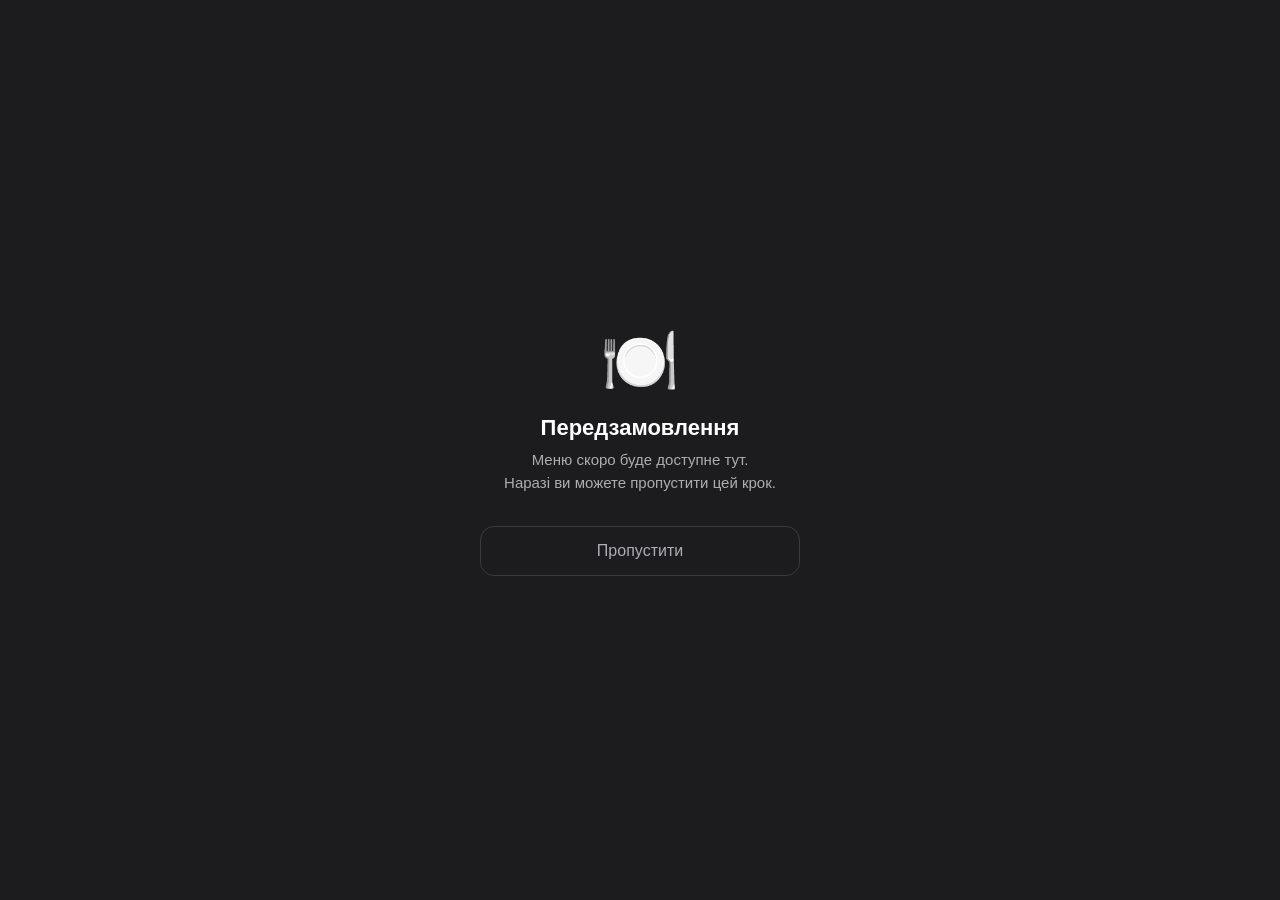
==== public/preorder.html @ 856d2244 "Added Vercel config" ====
<!DOCTYPE html>
<html lang="uk">
<head>
  <meta charset="UTF-8"/>
  <meta name="viewport" content="width=device-width, initial-scale=1.0"/>
  <title>Передзамовлення</title>
  <script src="https://telegram.org/js/telegram-web-app.js"></script>
  <style>
    :root {
      --bg: #1c1c1e;
      --card: #2c2c2e;
      --border: #3a3a3c;
      --subtext: #aeaeb2;
    }
    * { margin: 0; padding: 0; box-sizing: border-box; }
    body {
      font-family: -apple-system, sans-serif;
      background: var(--bg); color: white;
      height: 100dvh;
      display: flex; flex-direction: column;
      align-items: center; justify-content: center;
      padding: 24px; text-align: center;
    }
    .icon { font-size: 64px; margin-bottom: 16px; }
    h1 { font-size: 22px; font-weight: 700; margin-bottom: 8px; }
    p { font-size: 15px; color: var(--subtext); margin-bottom: 32px; line-height: 1.5; }
    .btn-skip {
      width: 100%; max-width: 320px;
      padding: 15px; border-radius: 14px;
      border: 1px solid var(--border);
      background: transparent; color: var(--subtext);
      font-size: 16px; cursor: pointer;
    }
  </style>
</head>
<body>
  <div class="icon">🍽️</div>
  <h1>Передзамовлення</h1>
  <p>Меню скоро буде доступне тут.<br>Наразі ви можете пропустити цей крок.</p>
  <button class="btn-skip" onclick="skip()">Пропустити</button>

  <script>
    const tg = window.Telegram.WebApp;
    tg.ready();
    tg.expand();

    function skip() {
      tg.sendData(JSON.stringify({ action: 'skip' }));
    }
  </script>
</body>
</html>
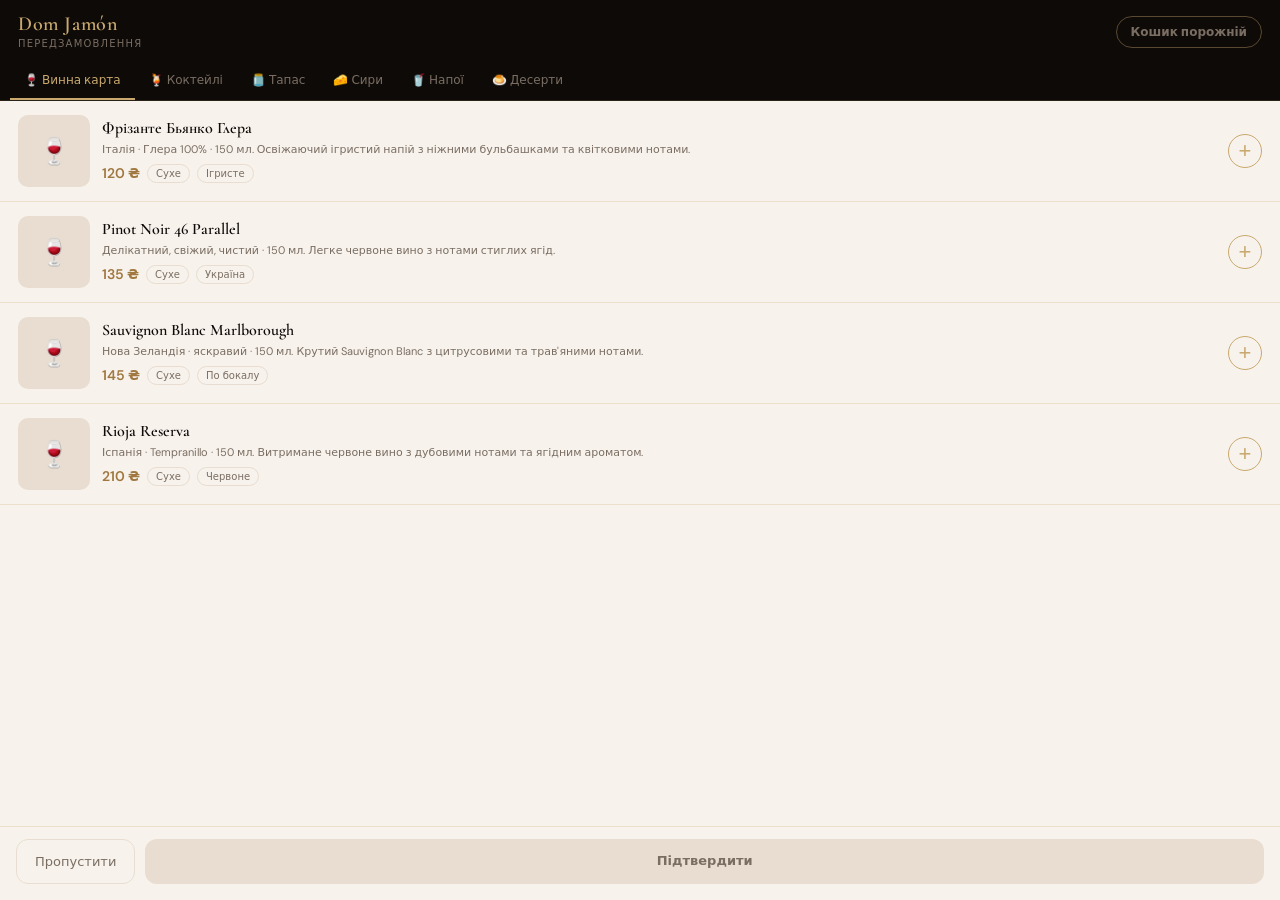
==== commit 9fe1f968: "Design of the Preorder" ====
--- a/public/preorder.html
+++ b/public/preorder.html
@@ -2,51 +2,493 @@
 <html lang="uk">
 <head>
   <meta charset="UTF-8"/>
-  <meta name="viewport" content="width=device-width, initial-scale=1.0"/>
-  <title>Передзамовлення</title>
-  <script src="https://telegram.org/js/telegram-web-app.js"></script>
+  <meta name="viewport" content="width=device-width, initial-scale=1.0, viewport-fit=cover"/>
+  <title>Dom Jamón · Передзамовлення</title>
+  <link href="https://fonts.googleapis.com/css2?family=Cormorant+Garamond:ital,wght@0,400;0,600;1,400&family=DM+Sans:wght@400;500;600&display=swap" rel="stylesheet"/>
   <style>
     :root {
-      --bg: #1c1c1e;
-      --card: #2c2c2e;
-      --border: #3a3a3c;
-      --subtext: #aeaeb2;
+      --ink:      #0e0a07;
+      --paper:    #f7f2ec;
+      --warm:     #e8ddd0;
+      --gold:     #c9a96e;
+      --gold-dim: #a07840;
+      --ember:    #b84a2a;
+      --smoke:    #7a6e63;
+      --line:     rgba(201,169,110,0.25);
+      --serif:    'Cormorant Garamond', Georgia, serif;
+      --sans:     'DM Sans', system-ui, sans-serif;
     }
-    * { margin: 0; padding: 0; box-sizing: border-box; }
-    body {
-      font-family: -apple-system, sans-serif;
-      background: var(--bg); color: white;
-      height: 100dvh;
-      display: flex; flex-direction: column;
-      align-items: center; justify-content: center;
-      padding: 24px; text-align: center;
-    }
-    .icon { font-size: 64px; margin-bottom: 16px; }
-    h1 { font-size: 22px; font-weight: 700; margin-bottom: 8px; }
-    p { font-size: 15px; color: var(--subtext); margin-bottom: 32px; line-height: 1.5; }
-    .btn-skip {
-      width: 100%; max-width: 320px;
-      padding: 15px; border-radius: 14px;
-      border: 1px solid var(--border);
-      background: transparent; color: var(--subtext);
-      font-size: 16px; cursor: pointer;
-    }
+    *, *::before, *::after { margin: 0; padding: 0; box-sizing: border-box; }
+    html, body { height: 100%; width: 100%; background: var(--paper); color: var(--ink); font-family: var(--sans); overflow: hidden; }
+    .shell { display: flex; flex-direction: column; height: 100dvh; }
+
+    /* TOPBAR */
+    .topbar { flex-shrink: 0; display: flex; align-items: center; justify-content: space-between; padding: 14px 18px 12px; background: var(--ink); gap: 12px; }
+    .brand-name { font-family: var(--serif); font-size: 20px; font-weight: 600; color: var(--gold); letter-spacing: 0.03em; line-height: 1; }
+    .brand-sub { font-size: 10px; color: var(--smoke); letter-spacing: 0.12em; text-transform: uppercase; margin-top: 3px; }
+    .cart-pill { display: flex; align-items: center; gap: 7px; background: transparent; border: 1.5px solid rgba(201,169,110,.4); color: var(--smoke); border-radius: 100px; padding: 7px 14px; font-family: var(--sans); font-size: 12px; font-weight: 600; cursor: pointer; transition: all .2s; white-space: nowrap; }
+    .cart-pill.has-items { background: var(--ember); border-color: var(--ember); color: #fff; }
+    .cart-pill:active { transform: scale(.95); }
+
+    /* CAT STRIP */
+    .cat-strip-wrap { flex-shrink: 0; background: var(--ink); border-bottom: 1px solid rgba(201,169,110,.15); }
+    .cat-strip { display: flex; overflow-x: auto; scrollbar-width: none; padding: 0 10px; }
+    .cat-strip::-webkit-scrollbar { display: none; }
+    .cat-tab { flex-shrink: 0; padding: 10px 14px; font-size: 12px; font-weight: 500; color: var(--smoke); cursor: pointer; border-bottom: 2px solid transparent; transition: color .15s, border-color .15s; white-space: nowrap; }
+    .cat-tab.active { color: var(--gold); border-bottom-color: var(--gold); }
+
+    /* SCROLL */
+    .scroll-area { flex: 1; overflow-y: auto; overflow-x: hidden; padding-bottom: 110px; }
+    .scroll-area::-webkit-scrollbar { width: 3px; }
+    .scroll-area::-webkit-scrollbar-thumb { background: var(--warm); border-radius: 2px; }
+
+    /* ITEM CARD */
+    .item-card { display: flex; align-items: center; gap: 12px; padding: 14px 18px; border-bottom: 1px solid var(--line); position: relative; cursor: pointer; opacity: 0; transform: translateY(6px); animation: fadeUp .3s ease forwards; transition: background .15s; }
+    .item-card:active { background: rgba(201,169,110,.06); }
+    @keyframes fadeUp { to { opacity: 1; transform: none; } }
+    .item-card.in-cart::before { content: ''; position: absolute; left: 0; top: 0; bottom: 0; width: 3px; background: var(--gold); }
+
+    .item-thumb { width: 72px; height: 72px; border-radius: 10px; object-fit: cover; flex-shrink: 0; background: var(--warm); }
+    .item-thumb-placeholder { width: 72px; height: 72px; border-radius: 10px; flex-shrink: 0; background: var(--warm); display: flex; align-items: center; justify-content: center; font-size: 26px; }
+
+    .item-body { flex: 1; min-width: 0; }
+    .item-name { font-family: var(--serif); font-size: 16px; font-weight: 600; line-height: 1.2; margin-bottom: 3px; }
+    .item-desc { font-size: 11px; color: var(--smoke); margin-bottom: 6px; line-height: 1.5; display: -webkit-box; -webkit-line-clamp: 2; -webkit-box-orient: vertical; overflow: hidden; }
+    .item-footer { display: flex; align-items: center; gap: 7px; flex-wrap: wrap; }
+    .item-price { font-size: 14px; font-weight: 600; color: var(--gold-dim); }
+    .item-tag { font-size: 10px; padding: 2px 8px; border-radius: 100px; border: 1px solid var(--warm); color: var(--smoke); }
+    .item-has-options { font-size: 10px; color: var(--gold-dim); margin-left: 2px; }
+
+    /* CONTROLS */
+    .item-ctrl { flex-shrink: 0; }
+    .add-btn { width: 34px; height: 34px; border-radius: 50%; border: 1.5px solid var(--gold); background: transparent; color: var(--gold); font-size: 22px; cursor: pointer; display: flex; align-items: center; justify-content: center; transition: background .15s, color .15s, transform .1s; }
+    .add-btn:active { transform: scale(.85); }
+    .add-btn:hover { background: var(--gold); color: var(--ink); }
+    .qty-row { display: flex; align-items: center; gap: 5px; }
+    .qty-btn { width: 28px; height: 28px; border-radius: 50%; border: 1.5px solid var(--warm); background: transparent; color: var(--ink); font-size: 16px; cursor: pointer; display: flex; align-items: center; justify-content: center; transition: transform .1s; }
+    .qty-btn:active { transform: scale(.85); }
+    .qty-btn.minus { color: var(--smoke); }
+    .qty-btn.plus { border-color: var(--gold); color: var(--gold-dim); }
+    .qty-num { font-size: 15px; font-weight: 600; min-width: 18px; text-align: center; }
+
+    /* OVERLAY */
+    .overlay { position: fixed; inset: 0; z-index: 100; background: rgba(14,10,7,.65); backdrop-filter: blur(4px); -webkit-backdrop-filter: blur(4px); display: flex; align-items: flex-end; opacity: 0; pointer-events: none; transition: opacity .25s ease; }
+    .overlay.open { opacity: 1; pointer-events: all; }
+
+    /* POPUP */
+    .popup { width: 100%; background: var(--paper); border-radius: 20px 20px 0 0; overflow: hidden; transform: translateY(100%); transition: transform .3s cubic-bezier(.4,0,.2,1); max-height: 92dvh; display: flex; flex-direction: column; }
+    .overlay.open .popup { transform: translateY(0); }
+
+    .popup-img { width: 100%; height: 210px; object-fit: cover; display: block; flex-shrink: 0; }
+    .popup-img-placeholder { width: 100%; height: 160px; flex-shrink: 0; background: var(--warm); display: flex; align-items: center; justify-content: center; font-size: 60px; }
+
+    .popup-body { padding: 20px 20px 4px; flex: 1; overflow-y: auto; }
+    .popup-name { font-family: var(--serif); font-size: 24px; font-weight: 600; line-height: 1.2; margin-bottom: 5px; }
+    .popup-price { font-size: 18px; font-weight: 700; color: var(--gold-dim); margin-bottom: 12px; }
+    .popup-desc { font-size: 14px; color: var(--smoke); line-height: 1.7; margin-bottom: 14px; }
+    .popup-tags { display: flex; flex-wrap: wrap; gap: 7px; margin-bottom: 16px; }
+    .popup-tag { font-size: 11px; padding: 4px 12px; border-radius: 100px; border: 1px solid var(--warm); color: var(--smoke); }
+
+    /* OPTIONS */
+    .options-section { margin-bottom: 16px; }
+    .options-label { font-size: 11px; font-weight: 600; color: var(--smoke); text-transform: uppercase; letter-spacing: .08em; margin-bottom: 10px; }
+    .options-grid { display: flex; flex-wrap: wrap; gap: 8px; }
+    .option-chip { padding: 8px 16px; border-radius: 100px; border: 1.5px solid var(--warm); background: transparent; font-family: var(--sans); font-size: 13px; font-weight: 500; color: var(--ink); cursor: pointer; transition: all .15s; display: flex; flex-direction: column; align-items: center; gap: 1px; }
+    .option-chip .opt-price { font-size: 11px; color: var(--smoke); }
+    .option-chip.selected { border-color: var(--gold); background: rgba(201,169,110,.12); color: var(--gold-dim); }
+    .option-chip.selected .opt-price { color: var(--gold-dim); }
+
+    /* POPUP FOOTER */
+    .popup-footer { padding: 14px 20px max(16px, env(safe-area-inset-bottom)); display: flex; gap: 10px; background: var(--paper); border-top: 1px solid var(--line); flex-shrink: 0; }
+    .popup-close-btn { padding: 13px 18px; border-radius: 12px; border: 1.5px solid var(--warm); background: transparent; color: var(--smoke); font-family: var(--sans); font-size: 13px; font-weight: 500; cursor: pointer; white-space: nowrap; }
+    .popup-add-btn { flex: 1; padding: 13px 16px; border-radius: 12px; border: none; background: var(--ink); color: var(--gold); font-family: var(--sans); font-size: 13px; font-weight: 600; cursor: pointer; transition: transform .1s; }
+    .popup-add-btn:active { transform: scale(.98); }
+    .popup-add-btn:disabled { background: var(--warm); color: var(--smoke); cursor: not-allowed; }
+    .popup-qty-row { flex: 1; display: flex; align-items: center; justify-content: center; gap: 12px; }
+    .popup-qty-btn { width: 38px; height: 38px; border-radius: 50%; border: 1.5px solid var(--warm); background: transparent; color: var(--ink); font-size: 20px; cursor: pointer; display: flex; align-items: center; justify-content: center; transition: transform .1s; }
+    .popup-qty-btn:active { transform: scale(.85); }
+    .popup-qty-btn.minus { color: var(--smoke); }
+    .popup-qty-btn.plus { border-color: var(--gold); color: var(--gold-dim); }
+    .popup-qty-num { font-size: 20px; font-weight: 700; min-width: 28px; text-align: center; }
+
+    /* BOTTOM BAR */
+    .bottom-bar { position: fixed; bottom: 0; left: 0; right: 0; padding: 12px 16px 16px; background: rgba(247,242,236,.96); backdrop-filter: blur(14px); -webkit-backdrop-filter: blur(14px); border-top: 1px solid var(--line); display: flex; gap: 10px; }
+    .skip-btn { padding: 13px 18px; border-radius: 12px; border: 1.5px solid var(--warm); background: transparent; color: var(--smoke); font-family: var(--sans); font-size: 13px; font-weight: 500; cursor: pointer; white-space: nowrap; }
+    .confirm-btn { flex: 1; padding: 13px 16px; border-radius: 12px; border: none; background: var(--ink); color: var(--gold); font-family: var(--sans); font-size: 13px; font-weight: 600; cursor: pointer; display: flex; flex-direction: column; align-items: center; gap: 1px; transition: opacity .2s, transform .1s; }
+    .confirm-btn:active { transform: scale(.98); }
+    .confirm-btn:disabled { background: var(--warm); color: var(--smoke); cursor: not-allowed; }
+    .confirm-btn .sub { font-size: 11px; opacity: .7; font-weight: 400; }
+
+    /* TOAST */
+    .toast { position: fixed; bottom: 90px; left: 50%; transform: translateX(-50%) translateY(10px); background: var(--ink); color: var(--gold); padding: 8px 18px; border-radius: 100px; font-size: 12px; font-weight: 500; opacity: 0; transition: opacity .2s, transform .2s; pointer-events: none; white-space: nowrap; z-index: 200; }
+    .toast.show { opacity: 1; transform: translateX(-50%) translateY(0); }
   </style>
 </head>
 <body>
-  <div class="icon">🍽️</div>
-  <h1>Передзамовлення</h1>
-  <p>Меню скоро буде доступне тут.<br>Наразі ви можете пропустити цей крок.</p>
-  <button class="btn-skip" onclick="skip()">Пропустити</button>
-
-  <script>
-    const tg = window.Telegram.WebApp;
-    tg.ready();
-    tg.expand();
-
-    function skip() {
-      tg.sendData(JSON.stringify({ action: 'skip' }));
+<div class="shell">
+  <div class="topbar">
+    <div>
+      <div class="brand-name">Dom Jamón</div>
+      <div class="brand-sub">Передзамовлення</div>
+    </div>
+    <button class="cart-pill" id="cart-pill" onclick="confirmOrder()">
+      <span id="pill-label">Кошик порожній</span>
+    </button>
+  </div>
+  <div class="cat-strip-wrap">
+    <div class="cat-strip" id="cat-strip"></div>
+  </div>
+  <div class="scroll-area" id="scroll-area"></div>
+</div>
+
+<div class="bottom-bar">
+  <button class="skip-btn" onclick="skip()">Пропустити</button>
+  <button class="confirm-btn" id="confirm-btn" disabled onclick="confirmOrder()">
+    <span>Підтвердити</span>
+    <span class="sub" id="confirm-sub"></span>
+  </button>
+</div>
+
+<!-- POPUP -->
+<div class="overlay" id="overlay" onclick="overlayClick(event)">
+  <div class="popup" id="popup">
+    <div id="popup-img-wrap"></div>
+    <div class="popup-body" id="popup-body"></div>
+    <div class="popup-footer">
+      <button class="popup-close-btn" onclick="closePopup()">Закрити</button>
+      <div id="popup-ctrl" style="flex:1;display:flex;align-items:center;justify-content:center"></div>
+    </div>
+  </div>
+</div>
+
+<div class="toast" id="toast"></div>
+
+<script>
+  const tg = window.Telegram?.WebApp || {
+    ready: () => {}, expand: () => {},
+    sendData: (d) => {
+      const p = JSON.parse(d);
+      showToast(p.action === 'preorder'
+        ? '✓ ' + p.items.map(i => i.name + (i.option ? ' ('+i.option+')' : '') + ' ×' + i.qty).join(', ')
+        : 'Крок пропущено');
     }
-  </script>
+  };
+  tg.ready(); tg.expand();
+
+  // cart[key] = { name, option, price, qty }
+  // key = "itemId" or "itemId:optionLabel" for items with options
+  const cart = {};
+  let popupItemId = null;
+  let popupSelectedOption = null; // { label, price }
+
+  // ── LOAD MENU ──────────────────────────────────────────────────────────────
+  // In production: fetch('./menu.json').then(r=>r.json()).then(buildUI)
+  const MENU = {"categories":[{"id":"wines","name":"Винна карта","emoji":"🍷","items":[{"id":1,"name":"Фрізанте Бьянко Глера","price":120,"desc":"Італія · Глера 100% · 150 мл. Освіжаючий ігристий напій з ніжними бульбашками та квітковими нотами.","tags":["Сухе","Ігристе"],"image":null},{"id":2,"name":"Pinot Noir 46 Parallel","price":135,"desc":"Делікатний, свіжий, чистий · 150 мл. Легке червоне вино з нотами стиглих ягід.","tags":["Сухе","Україна"],"image":null},{"id":3,"name":"Sauvignon Blanc Marlborough","price":145,"desc":"Нова Зеландія · яскравий · 150 мл. Крутий Sauvignon Blanc з цитрусовими та трав'яними нотами.","tags":["Сухе","По бокалу"],"image":null},{"id":4,"name":"Rioja Reserva","price":210,"desc":"Іспанія · Tempranillo · 150 мл. Витримане червоне вино з дубовими нотами та ягідним ароматом.","tags":["Сухе","Червоне"],"image":null}]},{"id":"cocktails","name":"Коктейлі","emoji":"🍹","items":[{"id":10,"name":"Aperol Spritz","price":180,"desc":"Aperol, Prosecco, содова, апельсин. Класичний італійський аперитив з гірко-солодким смаком.","tags":["Алко"],"image":null},{"id":11,"name":"Mojito","price":160,"desc":"Ром, м'ята, лайм, цукор, содова. Освіжаючий кубинський коктейль.","tags":["Алко"],"image":null},{"id":12,"name":"Sangria Blanca","price":170,"desc":"Біле вино, фрукти, лимон · 300 мл. Фірмовий рецепт.","tags":["Алко","Фірмовий"],"image":null}]},{"id":"tapas","name":"Тапас","emoji":"🫙","items":[{"id":20,"name":"Хамон Іберіко","price":320,"desc":"Витриманий іспанський хамон зі свиней породи іберіко, 80 г. Характерний горіховий смак і насичений аромат від тривалої сухої витримки.","tags":["М'ясне"],"image":"https://upload.wikimedia.org/wikipedia/commons/thumb/1/11/Jam%C3%B3n_iberico.jpg/1280px-Jam%C3%B3n_iberico.jpg"},{"id":21,"name":"Чоризо на грилі","price":195,"desc":"Гостра іспанська ковбаса з паприкою та часником, 100 г.","tags":["М'ясне","Гостре"],"image":null},{"id":22,"name":"Патас Бравас","price":150,"desc":"Хрустка смажена картопля з фірмовим гострим соусом браваc.","tags":["Вегетаріанське"],"image":null},{"id":23,"name":"Брускета з томатами","price":120,"desc":"Підсмажений хліб з натертим томатом, часником та оливковою олією.","tags":["Вегетаріанське"],"image":null}]},{"id":"cheese","name":"Сири","emoji":"🧀","items":[{"id":30,"name":"Манчего 6 місяців","price":210,"desc":"Іспанський овечий сир витримки 6 місяців, 80 г.","tags":["Сир"],"image":null},{"id":31,"name":"Сирна тарілка","price":380,"desc":"Асорті 4 іспанських сирів з медом, волоськими горіхами та виноградом.","tags":["Сир","Шеф рекомендує"],"image":null}]},{"id":"drinks","name":"Напої","emoji":"🥤","items":[{"id":40,"name":"Вода мінеральна","price":60,"desc":"Негазована або газована мінеральна вода.","tags":[],"image":null,"options":{"label":"Об'єм","choices":[{"label":"0.5 л","price":60},{"label":"1 л","price":90},{"label":"1.5 л","price":120}]}},{"id":41,"name":"Свіжий сік","price":120,"desc":"Свіжовичавлений сік на ваш вибір.","tags":["Без алко"],"image":null,"options":{"label":"Смак","choices":[{"label":"Апельсин","price":120},{"label":"Яблуко","price":110},{"label":"Морква","price":100}]}},{"id":42,"name":"Лимонад","price":130,"desc":"Домашній лимонад із сезонними фруктами · 400 мл.","tags":["Без алко"],"image":null,"options":{"label":"Розмір","choices":[{"label":"400 мл","price":130},{"label":"700 мл","price":200},{"label":"1.5 л","price":350}]}}]},{"id":"desserts","name":"Десерти","emoji":"🍮","items":[{"id":50,"name":"Крем Каталана","price":145,"desc":"Класичний каталонський десерт — ніжний крем з карамельною скоринкою.","tags":["Десерт","Шеф рекомендує"],"image":null},{"id":51,"name":"Куля морозива","price":55,"desc":"Домашнє морозиво на ваш вибір.","tags":["Десерт"],"image":null,"options":{"label":"Смак","choices":[{"label":"Ваніль","price":55},{"label":"Шоколад","price":55},{"label":"Полуниця","price":60}]}}]}]};
+
+  buildUI(MENU);
+  updateBar();
+
+  // ── BUILD UI ───────────────────────────────────────────────────────────────
+  function buildUI(data) {
+    const area = document.getElementById('scroll-area');
+    const strip = document.getElementById('cat-strip');
+    area.innerHTML = ''; strip.innerHTML = '';
+
+    data.categories.forEach((cat, ci) => {
+      const tab = document.createElement('div');
+      tab.className = 'cat-tab' + (ci === 0 ? ' active' : '');
+      tab.textContent = cat.emoji + ' ' + cat.name;
+      tab.dataset.id = cat.id;
+      tab.onclick = () => switchCategory(cat.id);
+      strip.appendChild(tab);
+
+      const blk = document.createElement('div');
+      blk.id = 'blk-' + cat.id;
+      blk.style.display = ci === 0 ? 'block' : 'none';
+
+      cat.items.forEach((item, ii) => {
+        const card = document.createElement('div');
+        card.className = 'item-card';
+        card.id = 'card-' + item.id;
+        card.style.animationDelay = ii * 40 + 'ms';
+
+        const thumbHTML = item.image
+          ? `<img class="item-thumb" src="${item.image}" alt="${item.name}" loading="lazy"/>`
+          : `<div class="item-thumb-placeholder">${cat.emoji}</div>`;
+
+        const fromPrice = item.options
+          ? Math.min(...item.options.choices.map(c => c.price))
+          : item.price;
+        const priceLabel = item.options ? 'від ' + fromPrice + ' ₴' : item.price + ' ₴';
+        const optHint = item.options ? `<span class="item-has-options">· ${item.options.label}</span>` : '';
+
+        card.innerHTML = `
+          ${thumbHTML}
+          <div class="item-body">
+            <div class="item-name">${item.name}</div>
+            <div class="item-desc">${item.desc}</div>
+            <div class="item-footer">
+              <span class="item-price">${priceLabel}</span>
+              ${optHint}
+              ${item.tags.map(t => `<span class="item-tag">${t}</span>`).join('')}
+            </div>
+          </div>
+          <div class="item-ctrl" id="ctrl-${item.id}">
+            <button class="add-btn" onclick="event.stopPropagation();handleAdd(${item.id})">+</button>
+          </div>`;
+
+        card.addEventListener('click', (e) => {
+          if (e.target.closest('.item-ctrl')) return;
+          openPopup(item.id, cat.emoji);
+        });
+        blk.appendChild(card);
+      });
+      area.appendChild(blk);
+    });
+  }
+
+  // ── CATEGORY SWITCH ────────────────────────────────────────────────────────
+  function switchCategory(id) {
+    document.querySelectorAll('.cat-tab').forEach(t => t.classList.toggle('active', t.dataset.id === id));
+    document.querySelectorAll('[id^=blk-]').forEach(blk => {
+      const visible = blk.id === 'blk-' + id;
+      blk.style.display = visible ? 'block' : 'none';
+      if (visible) blk.querySelectorAll('.item-card').forEach((c, i) => {
+        c.style.animation = 'none'; c.offsetHeight;
+        c.style.animation = ''; c.style.animationDelay = i * 40 + 'ms';
+      });
+    });
+    document.getElementById('scroll-area').scrollTop = 0;
+    document.querySelector('.cat-tab.active')?.scrollIntoView({ inline: 'center', block: 'nearest' });
+  }
+
+  // ── POPUP ──────────────────────────────────────────────────────────────────
+  function openPopup(id, catEmoji) {
+    const item = findItem(id);
+    if (!item) return;
+    popupItemId = id;
+    popupSelectedOption = item.options ? item.options.choices[0] : null;
+
+    // Image
+    document.getElementById('popup-img-wrap').innerHTML = item.image
+      ? `<img class="popup-img" src="${item.image}" alt="${item.name}"/>`
+      : `<div class="popup-img-placeholder">${catEmoji}</div>`;
+
+    // Body
+    const optionsHTML = item.options ? `
+      <div class="options-section">
+        <div class="options-label">${item.options.label}</div>
+        <div class="options-grid" id="options-grid">
+          ${item.options.choices.map((c, i) => `
+            <button class="option-chip ${i === 0 ? 'selected' : ''}"
+              onclick="selectOption(${id}, ${i})"
+              id="opt-${id}-${i}">
+              ${c.label}
+              <span class="opt-price">${c.price} ₴</span>
+            </button>`).join('')}
+        </div>
+      </div>` : '';
+
+    document.getElementById('popup-body').innerHTML = `
+      <div class="popup-name">${item.name}</div>
+      <div class="popup-price" id="popup-price">${popupSelectedOption ? popupSelectedOption.price : item.price} ₴</div>
+      <div class="popup-desc">${item.desc}</div>
+      ${optionsHTML}
+      <div class="popup-tags">${item.tags.map(t => `<span class="popup-tag">${t}</span>`).join('')}</div>`;
+
+    renderPopupCtrl();
+    document.getElementById('overlay').classList.add('open');
+    document.body.style.overflow = 'hidden';
+  }
+
+  function selectOption(itemId, idx) {
+    const item = findItem(itemId);
+    popupSelectedOption = item.options.choices[idx];
+    // Update chips
+    item.options.choices.forEach((_, i) => {
+      document.getElementById(`opt-${itemId}-${i}`)?.classList.toggle('selected', i === idx);
+    });
+    // Update price display
+    document.getElementById('popup-price').textContent = popupSelectedOption.price + ' ₴';
+    renderPopupCtrl();
+  }
+
+  function renderPopupCtrl() {
+    const item = findItem(popupItemId);
+    const ctrl = document.getElementById('popup-ctrl');
+    const key  = cartKey(popupItemId, popupSelectedOption);
+    const qty  = cart[key]?.qty || 0;
+    const needsOption = item.options && !popupSelectedOption;
+
+    if (qty === 0) {
+      ctrl.innerHTML = `<button class="popup-add-btn" ${needsOption ? 'disabled' : ''}
+        onclick="popupAdd()">Додати до замовлення</button>`;
+    } else {
+      ctrl.innerHTML = `
+        <div class="popup-qty-row">
+          <button class="popup-qty-btn minus" onclick="popupRemove()">−</button>
+          <span class="popup-qty-num">${qty}</span>
+          <button class="popup-qty-btn plus" onclick="popupAdd()">+</button>
+        </div>`;
+    }
+  }
+
+  function popupAdd() {
+    const item = findItem(popupItemId);
+    const opt  = popupSelectedOption;
+    const key  = cartKey(popupItemId, opt);
+    const price = opt ? opt.price : item.price;
+    const label = opt ? `${item.name} (${opt.label})` : item.name;
+    if (!cart[key]) cart[key] = { name: item.name, option: opt?.label || null, price, qty: 0 };
+    cart[key].qty++;
+    renderPopupCtrl();
+    renderCardCtrl(popupItemId);
+    updateBar();
+  }
+
+  function popupRemove() {
+    const key = cartKey(popupItemId, popupSelectedOption);
+    if (!cart[key]) return;
+    cart[key].qty = Math.max(0, cart[key].qty - 1);
+    if (cart[key].qty === 0) delete cart[key];
+    renderPopupCtrl();
+    renderCardCtrl(popupItemId);
+    updateBar();
+  }
+
+  function overlayClick(e) { if (e.target === document.getElementById('overlay')) closePopup(); }
+  function closePopup() {
+    document.getElementById('overlay').classList.remove('open');
+    document.body.style.overflow = '';
+    popupItemId = null;
+    popupSelectedOption = null;
+  }
+
+  // ── CARD CTRL ──────────────────────────────────────────────────────────────
+  // For items with options: show total qty across all options; click opens popup
+  // For items without options: standard +/- inline
+  function handleAdd(id) {
+    const item = findItem(id);
+    if (item.options) {
+      openPopup(id, getCatEmoji(id));
+    } else {
+      addSimple(id);
+    }
+  }
+
+  function addSimple(id) {
+    const item = findItem(id);
+    const key = String(id);
+    if (!cart[key]) cart[key] = { name: item.name, option: null, price: item.price, qty: 0 };
+    cart[key].qty++;
+    renderCardCtrl(id);
+    updateBar();
+  }
+
+  function removeSimple(id) {
+    const key = String(id);
+    if (!cart[key]) return;
+    cart[key].qty = Math.max(0, cart[key].qty - 1);
+    if (cart[key].qty === 0) delete cart[key];
+    renderCardCtrl(id);
+    updateBar();
+  }
+
+  function renderCardCtrl(id) {
+    const ctrl = document.getElementById('ctrl-' + id);
+    const card = document.getElementById('card-' + id);
+    if (!ctrl) return;
+    const item = findItem(id);
+
+    // total qty for this item (sum across all options)
+    const totalQty = Object.entries(cart)
+      .filter(([k]) => k === String(id) || k.startsWith(id + ':'))
+      .reduce((s, [, v]) => s + v.qty, 0);
+
+    card.classList.toggle('in-cart', totalQty > 0);
+
+    if (item.options) {
+      // always show + (opens popup), but show count if any
+      if (totalQty === 0) {
+        ctrl.innerHTML = `<button class="add-btn" onclick="event.stopPropagation();openPopup(${id},'${getCatEmoji(id)}')">+</button>`;
+      } else {
+        ctrl.innerHTML = `
+          <div class="qty-row">
+            <button class="qty-btn plus" style="width:auto;padding:0 10px;border-radius:100px;font-size:12px;font-weight:600;"
+              onclick="event.stopPropagation();openPopup(${id},'${getCatEmoji(id)}')">
+              ${totalQty} · змінити
+            </button>
+          </div>`;
+      }
+    } else {
+      if (totalQty === 0) {
+        ctrl.innerHTML = `<button class="add-btn" onclick="event.stopPropagation();addSimple(${id})">+</button>`;
+      } else {
+        ctrl.innerHTML = `
+          <div class="qty-row">
+            <button class="qty-btn minus" onclick="event.stopPropagation();removeSimple(${id})">−</button>
+            <span class="qty-num">${totalQty}</span>
+            <button class="qty-btn plus" onclick="event.stopPropagation();addSimple(${id})">+</button>
+          </div>`;
+      }
+    }
+  }
+
+  // ── BAR ────────────────────────────────────────────────────────────────────
+  function updateBar() {
+    const vals  = Object.values(cart);
+    const count = vals.reduce((s, i) => s + i.qty, 0);
+    const total = vals.reduce((s, i) => s + i.qty * i.price, 0);
+    document.getElementById('cart-pill').classList.toggle('has-items', count > 0);
+    document.getElementById('pill-label').textContent =
+      count > 0 ? count + ' ' + plural(count, 'позиція', 'позиції', 'позицій') : 'Кошик порожній';
+    document.getElementById('confirm-btn').disabled = count === 0;
+    document.getElementById('confirm-sub').textContent = count > 0 ? 'Разом: ' + total + ' ₴' : '';
+  }
+
+  // ── SEND ───────────────────────────────────────────────────────────────────
+  function confirmOrder() {
+    const vals = Object.values(cart).filter(i => i.qty > 0);
+    if (!vals.length) return;
+    tg.sendData(JSON.stringify({
+      action: 'preorder',
+      items: vals.map(i => ({ name: i.name, option: i.option, qty: i.qty, price: i.price })),
+      total: vals.reduce((s, i) => s + i.qty * i.price, 0)
+    }));
+  }
+
+  function skip() { tg.sendData(JSON.stringify({ action: 'skip' })); }
+
+  // ── UTILS ──────────────────────────────────────────────────────────────────
+  function cartKey(id, opt) { return opt ? `${id}:${opt.label}` : String(id); }
+
+  function findItem(id) {
+    for (const cat of MENU.categories)
+      for (const item of cat.items)
+        if (item.id === id) return item;
+    return null;
+  }
+
+  function getCatEmoji(itemId) {
+    for (const cat of MENU.categories)
+      if (cat.items.find(i => i.id === itemId)) return cat.emoji;
+    return '🍽️';
+  }
+
+  function plural(n, one, few, many) {
+    const m10 = n % 10, m100 = n % 100;
+    if (m10 === 1 && m100 !== 11) return one;
+    if ([2,3,4].includes(m10) && ![12,13,14].includes(m100)) return few;
+    return many;
+  }
+
+  let toastTimer;
+  function showToast(msg) {
+    const t = document.getElementById('toast');
+    t.textContent = msg; t.classList.add('show');
+    clearTimeout(toastTimer);
+    toastTimer = setTimeout(() => t.classList.remove('show'), 4000);
+  }
+</script>
 </body>
 </html>
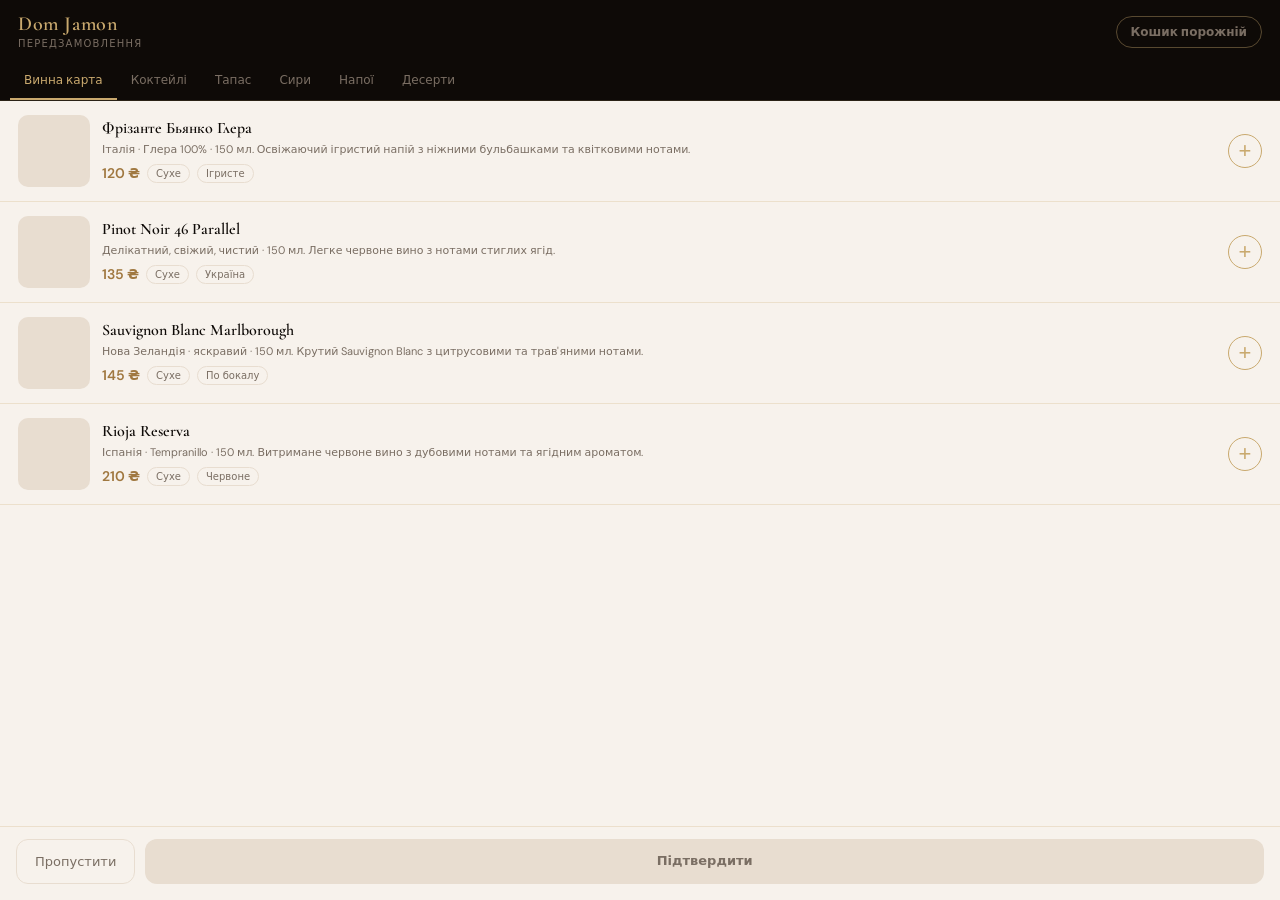
==== commit bbb74003: "Fix" ====
--- a/public/preorder.html
+++ b/public/preorder.html
@@ -1,137 +1,772 @@
 <!DOCTYPE html>
 <html lang="uk">
 <head>
-  <meta charset="UTF-8"/>
-  <meta name="viewport" content="width=device-width, initial-scale=1.0, viewport-fit=cover"/>
-  <title>Dom Jamón · Передзамовлення</title>
-  <link href="https://fonts.googleapis.com/css2?family=Cormorant+Garamond:ital,wght@0,400;0,600;1,400&family=DM+Sans:wght@400;500;600&display=swap" rel="stylesheet"/>
+  <meta charset="UTF-8">
+  <meta name="viewport" content="width=device-width, initial-scale=1.0, viewport-fit=cover">
+  <title>Dom Jamon · Передзамовлення</title>
+  <link
+    href="https://fonts.googleapis.com/css2?family=Cormorant+Garamond:ital,wght@0,400;0,600;1,400&family=DM+Sans:wght@400;500;600&display=swap"
+    rel="stylesheet"
+  >
   <style>
-    :root {
-      --ink:      #0e0a07;
-      --paper:    #f7f2ec;
-      --warm:     #e8ddd0;
-      --gold:     #c9a96e;
-      --gold-dim: #a07840;
-      --ember:    #b84a2a;
-      --smoke:    #7a6e63;
-      --line:     rgba(201,169,110,0.25);
-      --serif:    'Cormorant Garamond', Georgia, serif;
-      --sans:     'DM Sans', system-ui, sans-serif;
-    }
-    *, *::before, *::after { margin: 0; padding: 0; box-sizing: border-box; }
-    html, body { height: 100%; width: 100%; background: var(--paper); color: var(--ink); font-family: var(--sans); overflow: hidden; }
-    .shell { display: flex; flex-direction: column; height: 100dvh; }
-
-    /* TOPBAR */
-    .topbar { flex-shrink: 0; display: flex; align-items: center; justify-content: space-between; padding: 14px 18px 12px; background: var(--ink); gap: 12px; }
-    .brand-name { font-family: var(--serif); font-size: 20px; font-weight: 600; color: var(--gold); letter-spacing: 0.03em; line-height: 1; }
-    .brand-sub { font-size: 10px; color: var(--smoke); letter-spacing: 0.12em; text-transform: uppercase; margin-top: 3px; }
-    .cart-pill { display: flex; align-items: center; gap: 7px; background: transparent; border: 1.5px solid rgba(201,169,110,.4); color: var(--smoke); border-radius: 100px; padding: 7px 14px; font-family: var(--sans); font-size: 12px; font-weight: 600; cursor: pointer; transition: all .2s; white-space: nowrap; }
-    .cart-pill.has-items { background: var(--ember); border-color: var(--ember); color: #fff; }
-    .cart-pill:active { transform: scale(.95); }
-
-    /* CAT STRIP */
-    .cat-strip-wrap { flex-shrink: 0; background: var(--ink); border-bottom: 1px solid rgba(201,169,110,.15); }
-    .cat-strip { display: flex; overflow-x: auto; scrollbar-width: none; padding: 0 10px; }
-    .cat-strip::-webkit-scrollbar { display: none; }
-    .cat-tab { flex-shrink: 0; padding: 10px 14px; font-size: 12px; font-weight: 500; color: var(--smoke); cursor: pointer; border-bottom: 2px solid transparent; transition: color .15s, border-color .15s; white-space: nowrap; }
-    .cat-tab.active { color: var(--gold); border-bottom-color: var(--gold); }
-
-    /* SCROLL */
-    .scroll-area { flex: 1; overflow-y: auto; overflow-x: hidden; padding-bottom: 110px; }
-    .scroll-area::-webkit-scrollbar { width: 3px; }
-    .scroll-area::-webkit-scrollbar-thumb { background: var(--warm); border-radius: 2px; }
-
-    /* ITEM CARD */
-    .item-card { display: flex; align-items: center; gap: 12px; padding: 14px 18px; border-bottom: 1px solid var(--line); position: relative; cursor: pointer; opacity: 0; transform: translateY(6px); animation: fadeUp .3s ease forwards; transition: background .15s; }
-    .item-card:active { background: rgba(201,169,110,.06); }
-    @keyframes fadeUp { to { opacity: 1; transform: none; } }
-    .item-card.in-cart::before { content: ''; position: absolute; left: 0; top: 0; bottom: 0; width: 3px; background: var(--gold); }
-
-    .item-thumb { width: 72px; height: 72px; border-radius: 10px; object-fit: cover; flex-shrink: 0; background: var(--warm); }
-    .item-thumb-placeholder { width: 72px; height: 72px; border-radius: 10px; flex-shrink: 0; background: var(--warm); display: flex; align-items: center; justify-content: center; font-size: 26px; }
-
-    .item-body { flex: 1; min-width: 0; }
-    .item-name { font-family: var(--serif); font-size: 16px; font-weight: 600; line-height: 1.2; margin-bottom: 3px; }
-    .item-desc { font-size: 11px; color: var(--smoke); margin-bottom: 6px; line-height: 1.5; display: -webkit-box; -webkit-line-clamp: 2; -webkit-box-orient: vertical; overflow: hidden; }
-    .item-footer { display: flex; align-items: center; gap: 7px; flex-wrap: wrap; }
-    .item-price { font-size: 14px; font-weight: 600; color: var(--gold-dim); }
-    .item-tag { font-size: 10px; padding: 2px 8px; border-radius: 100px; border: 1px solid var(--warm); color: var(--smoke); }
-    .item-has-options { font-size: 10px; color: var(--gold-dim); margin-left: 2px; }
-
-    /* CONTROLS */
-    .item-ctrl { flex-shrink: 0; }
-    .add-btn { width: 34px; height: 34px; border-radius: 50%; border: 1.5px solid var(--gold); background: transparent; color: var(--gold); font-size: 22px; cursor: pointer; display: flex; align-items: center; justify-content: center; transition: background .15s, color .15s, transform .1s; }
-    .add-btn:active { transform: scale(.85); }
-    .add-btn:hover { background: var(--gold); color: var(--ink); }
-    .qty-row { display: flex; align-items: center; gap: 5px; }
-    .qty-btn { width: 28px; height: 28px; border-radius: 50%; border: 1.5px solid var(--warm); background: transparent; color: var(--ink); font-size: 16px; cursor: pointer; display: flex; align-items: center; justify-content: center; transition: transform .1s; }
-    .qty-btn:active { transform: scale(.85); }
-    .qty-btn.minus { color: var(--smoke); }
-    .qty-btn.plus { border-color: var(--gold); color: var(--gold-dim); }
-    .qty-num { font-size: 15px; font-weight: 600; min-width: 18px; text-align: center; }
-
-    /* OVERLAY */
-    .overlay { position: fixed; inset: 0; z-index: 100; background: rgba(14,10,7,.65); backdrop-filter: blur(4px); -webkit-backdrop-filter: blur(4px); display: flex; align-items: flex-end; opacity: 0; pointer-events: none; transition: opacity .25s ease; }
-    .overlay.open { opacity: 1; pointer-events: all; }
-
-    /* POPUP */
-    .popup { width: 100%; background: var(--paper); border-radius: 20px 20px 0 0; overflow: hidden; transform: translateY(100%); transition: transform .3s cubic-bezier(.4,0,.2,1); max-height: 92dvh; display: flex; flex-direction: column; }
-    .overlay.open .popup { transform: translateY(0); }
-
-    .popup-img { width: 100%; height: 210px; object-fit: cover; display: block; flex-shrink: 0; }
-    .popup-img-placeholder { width: 100%; height: 160px; flex-shrink: 0; background: var(--warm); display: flex; align-items: center; justify-content: center; font-size: 60px; }
-
-    .popup-body { padding: 20px 20px 4px; flex: 1; overflow-y: auto; }
-    .popup-name { font-family: var(--serif); font-size: 24px; font-weight: 600; line-height: 1.2; margin-bottom: 5px; }
-    .popup-price { font-size: 18px; font-weight: 700; color: var(--gold-dim); margin-bottom: 12px; }
-    .popup-desc { font-size: 14px; color: var(--smoke); line-height: 1.7; margin-bottom: 14px; }
-    .popup-tags { display: flex; flex-wrap: wrap; gap: 7px; margin-bottom: 16px; }
-    .popup-tag { font-size: 11px; padding: 4px 12px; border-radius: 100px; border: 1px solid var(--warm); color: var(--smoke); }
-
-    /* OPTIONS */
-    .options-section { margin-bottom: 16px; }
-    .options-label { font-size: 11px; font-weight: 600; color: var(--smoke); text-transform: uppercase; letter-spacing: .08em; margin-bottom: 10px; }
-    .options-grid { display: flex; flex-wrap: wrap; gap: 8px; }
-    .option-chip { padding: 8px 16px; border-radius: 100px; border: 1.5px solid var(--warm); background: transparent; font-family: var(--sans); font-size: 13px; font-weight: 500; color: var(--ink); cursor: pointer; transition: all .15s; display: flex; flex-direction: column; align-items: center; gap: 1px; }
-    .option-chip .opt-price { font-size: 11px; color: var(--smoke); }
-    .option-chip.selected { border-color: var(--gold); background: rgba(201,169,110,.12); color: var(--gold-dim); }
-    .option-chip.selected .opt-price { color: var(--gold-dim); }
-
-    /* POPUP FOOTER */
-    .popup-footer { padding: 14px 20px max(16px, env(safe-area-inset-bottom)); display: flex; gap: 10px; background: var(--paper); border-top: 1px solid var(--line); flex-shrink: 0; }
-    .popup-close-btn { padding: 13px 18px; border-radius: 12px; border: 1.5px solid var(--warm); background: transparent; color: var(--smoke); font-family: var(--sans); font-size: 13px; font-weight: 500; cursor: pointer; white-space: nowrap; }
-    .popup-add-btn { flex: 1; padding: 13px 16px; border-radius: 12px; border: none; background: var(--ink); color: var(--gold); font-family: var(--sans); font-size: 13px; font-weight: 600; cursor: pointer; transition: transform .1s; }
-    .popup-add-btn:active { transform: scale(.98); }
-    .popup-add-btn:disabled { background: var(--warm); color: var(--smoke); cursor: not-allowed; }
-    .popup-qty-row { flex: 1; display: flex; align-items: center; justify-content: center; gap: 12px; }
-    .popup-qty-btn { width: 38px; height: 38px; border-radius: 50%; border: 1.5px solid var(--warm); background: transparent; color: var(--ink); font-size: 20px; cursor: pointer; display: flex; align-items: center; justify-content: center; transition: transform .1s; }
-    .popup-qty-btn:active { transform: scale(.85); }
-    .popup-qty-btn.minus { color: var(--smoke); }
-    .popup-qty-btn.plus { border-color: var(--gold); color: var(--gold-dim); }
-    .popup-qty-num { font-size: 20px; font-weight: 700; min-width: 28px; text-align: center; }
-
-    /* BOTTOM BAR */
-    .bottom-bar { position: fixed; bottom: 0; left: 0; right: 0; padding: 12px 16px 16px; background: rgba(247,242,236,.96); backdrop-filter: blur(14px); -webkit-backdrop-filter: blur(14px); border-top: 1px solid var(--line); display: flex; gap: 10px; }
-    .skip-btn { padding: 13px 18px; border-radius: 12px; border: 1.5px solid var(--warm); background: transparent; color: var(--smoke); font-family: var(--sans); font-size: 13px; font-weight: 500; cursor: pointer; white-space: nowrap; }
-    .confirm-btn { flex: 1; padding: 13px 16px; border-radius: 12px; border: none; background: var(--ink); color: var(--gold); font-family: var(--sans); font-size: 13px; font-weight: 600; cursor: pointer; display: flex; flex-direction: column; align-items: center; gap: 1px; transition: opacity .2s, transform .1s; }
-    .confirm-btn:active { transform: scale(.98); }
-    .confirm-btn:disabled { background: var(--warm); color: var(--smoke); cursor: not-allowed; }
-    .confirm-btn .sub { font-size: 11px; opacity: .7; font-weight: 400; }
-
-    /* TOAST */
-    .toast { position: fixed; bottom: 90px; left: 50%; transform: translateX(-50%) translateY(10px); background: var(--ink); color: var(--gold); padding: 8px 18px; border-radius: 100px; font-size: 12px; font-weight: 500; opacity: 0; transition: opacity .2s, transform .2s; pointer-events: none; white-space: nowrap; z-index: 200; }
-    .toast.show { opacity: 1; transform: translateX(-50%) translateY(0); }
+/* ============================================================
+   Dom Jamon — Preorder WebApp
+   ============================================================ */
+
+:root {
+  --ink:       #0e0a07;
+  --paper:     #f7f2ec;
+  --warm:      #e8ddd0;
+  --gold:      #c9a96e;
+  --gold-dim:  #a07840;
+  --ember:     #b84a2a;
+  --smoke:     #7a6e63;
+  --line:      rgba(201, 169, 110, 0.25);
+  --serif:     'Cormorant Garamond', Georgia, serif;
+  --sans:      'DM Sans', system-ui, sans-serif;
+}
+
+*,
+*::before,
+*::after {
+  margin: 0;
+  padding: 0;
+  box-sizing: border-box;
+}
+
+html,
+body {
+  height: 100%;
+  width: 100%;
+  background: var(--paper);
+  color: var(--ink);
+  font-family: var(--sans);
+  overflow: hidden;
+}
+
+/* ── Layout ─────────────────────────────────────────── */
+
+.shell {
+  display: flex;
+  flex-direction: column;
+  height: 100dvh;
+}
+
+/* ── Topbar ─────────────────────────────────────────── */
+
+.topbar {
+  flex-shrink: 0;
+  display: flex;
+  align-items: center;
+  justify-content: space-between;
+  padding: 14px 18px 12px;
+  background: var(--ink);
+  gap: 12px;
+}
+
+.brand-name {
+  font-family: var(--serif);
+  font-size: 20px;
+  font-weight: 600;
+  color: var(--gold);
+  letter-spacing: 0.03em;
+  line-height: 1;
+}
+
+.brand-sub {
+  font-size: 10px;
+  color: var(--smoke);
+  letter-spacing: 0.12em;
+  text-transform: uppercase;
+  margin-top: 3px;
+}
+
+.cart-pill {
+  display: flex;
+  align-items: center;
+  gap: 7px;
+  background: transparent;
+  border: 1.5px solid rgba(201, 169, 110, 0.4);
+  color: var(--smoke);
+  border-radius: 100px;
+  padding: 7px 14px;
+  font-family: var(--sans);
+  font-size: 12px;
+  font-weight: 600;
+  cursor: pointer;
+  transition: all 0.2s;
+  white-space: nowrap;
+}
+
+.cart-pill.has-items {
+  background: var(--ember);
+  border-color: var(--ember);
+  color: #fff;
+}
+
+.cart-pill:active {
+  transform: scale(0.95);
+}
+
+/* ── Category strip ──────────────────────────────────── */
+
+.cat-strip-wrap {
+  flex-shrink: 0;
+  background: var(--ink);
+  border-bottom: 1px solid rgba(201, 169, 110, 0.15);
+}
+
+.cat-strip {
+  display: flex;
+  overflow-x: auto;
+  scrollbar-width: none;
+  padding: 0 10px;
+}
+
+.cat-strip::-webkit-scrollbar {
+  display: none;
+}
+
+.cat-tab {
+  flex-shrink: 0;
+  padding: 10px 14px;
+  font-size: 12px;
+  font-weight: 500;
+  color: var(--smoke);
+  cursor: pointer;
+  border-bottom: 2px solid transparent;
+  transition: color 0.15s, border-color 0.15s;
+  white-space: nowrap;
+}
+
+.cat-tab.active {
+  color: var(--gold);
+  border-bottom-color: var(--gold);
+}
+
+/* ── Scroll area ─────────────────────────────────────── */
+
+.scroll-area {
+  flex: 1;
+  overflow-y: auto;
+  overflow-x: hidden;
+  padding-bottom: 110px;
+}
+
+.scroll-area::-webkit-scrollbar {
+  width: 3px;
+}
+
+.scroll-area::-webkit-scrollbar-thumb {
+  background: var(--warm);
+  border-radius: 2px;
+}
+
+/* ── Item card ───────────────────────────────────────── */
+
+.item-card {
+  display: flex;
+  align-items: center;
+  gap: 12px;
+  padding: 14px 18px;
+  border-bottom: 1px solid var(--line);
+  position: relative;
+  cursor: pointer;
+  opacity: 0;
+  transform: translateY(6px);
+  animation: fadeUp 0.3s ease forwards;
+  transition: background 0.15s;
+}
+
+.item-card:active {
+  background: rgba(201, 169, 110, 0.06);
+}
+
+@keyframes fadeUp {
+  to {
+    opacity: 1;
+    transform: none;
+  }
+}
+
+.item-card.in-cart::before {
+  content: '';
+  position: absolute;
+  left: 0;
+  top: 0;
+  bottom: 0;
+  width: 3px;
+  background: var(--gold);
+}
+
+.item-thumb {
+  width: 72px;
+  height: 72px;
+  border-radius: 10px;
+  object-fit: cover;
+  flex-shrink: 0;
+  background: var(--warm);
+}
+
+.item-thumb-placeholder {
+  width: 72px;
+  height: 72px;
+  border-radius: 10px;
+  flex-shrink: 0;
+  background: var(--warm);
+}
+
+.item-body {
+  flex: 1;
+  min-width: 0;
+}
+
+.item-name {
+  font-family: var(--serif);
+  font-size: 16px;
+  font-weight: 600;
+  line-height: 1.2;
+  margin-bottom: 3px;
+}
+
+.item-desc {
+  font-size: 11px;
+  color: var(--smoke);
+  margin-bottom: 6px;
+  line-height: 1.5;
+  display: -webkit-box;
+  -webkit-line-clamp: 2;
+  -webkit-box-orient: vertical;
+  overflow: hidden;
+}
+
+.item-footer {
+  display: flex;
+  align-items: center;
+  gap: 7px;
+  flex-wrap: wrap;
+}
+
+.item-price {
+  font-size: 14px;
+  font-weight: 600;
+  color: var(--gold-dim);
+}
+
+.item-tag {
+  font-size: 10px;
+  padding: 2px 8px;
+  border-radius: 100px;
+  border: 1px solid var(--warm);
+  color: var(--smoke);
+}
+
+.item-has-options {
+  font-size: 10px;
+  color: var(--gold-dim);
+}
+
+/* ── Item controls ───────────────────────────────────── */
+
+.item-ctrl {
+  flex-shrink: 0;
+}
+
+.add-btn {
+  width: 34px;
+  height: 34px;
+  border-radius: 50%;
+  border: 1.5px solid var(--gold);
+  background: transparent;
+  color: var(--gold);
+  font-size: 22px;
+  cursor: pointer;
+  display: flex;
+  align-items: center;
+  justify-content: center;
+  transition: background 0.15s, color 0.15s, transform 0.1s;
+}
+
+.add-btn:active,
+.add-btn:hover {
+  background: var(--gold);
+  color: var(--ink);
+}
+
+.qty-row {
+  display: flex;
+  align-items: center;
+  gap: 5px;
+}
+
+.qty-btn {
+  width: 28px;
+  height: 28px;
+  border-radius: 50%;
+  border: 1.5px solid var(--warm);
+  background: transparent;
+  color: var(--ink);
+  font-size: 16px;
+  cursor: pointer;
+  display: flex;
+  align-items: center;
+  justify-content: center;
+  transition: transform 0.1s;
+}
+
+.qty-btn:active {
+  transform: scale(0.85);
+}
+
+.qty-btn.minus {
+  color: var(--smoke);
+}
+
+.qty-btn.plus {
+  border-color: var(--gold);
+  color: var(--gold-dim);
+}
+
+.qty-num {
+  font-size: 15px;
+  font-weight: 600;
+  min-width: 18px;
+  text-align: center;
+}
+
+/* ── Shared overlay ──────────────────────────────────── */
+
+.overlay {
+  position: fixed;
+  inset: 0;
+  z-index: 100;
+  background: rgba(14, 10, 7, 0.65);
+  backdrop-filter: blur(4px);
+  -webkit-backdrop-filter: blur(4px);
+  display: flex;
+  align-items: flex-end;
+  opacity: 0;
+  pointer-events: none;
+  transition: opacity 0.25s ease;
+}
+
+.overlay.open {
+  opacity: 1;
+  pointer-events: all;
+}
+
+/* ── Sheet base (shared by popup + drawer) ───────────── */
+
+.sheet {
+  width: 100%;
+  background: var(--paper);
+  border-radius: 20px 20px 0 0;
+  transform: translateY(100%);
+  transition: transform 0.3s cubic-bezier(0.4, 0, 0.2, 1);
+  max-height: 92dvh;
+  display: flex;
+  flex-direction: column;
+}
+
+.overlay.open .sheet {
+  transform: translateY(0);
+}
+
+/* ── Item popup ──────────────────────────────────────── */
+
+.popup-img {
+  width: 100%;
+  height: 210px;
+  object-fit: cover;
+  display: block;
+  flex-shrink: 0;
+  border-radius: 20px 20px 0 0;
+}
+
+.popup-img-placeholder {
+  width: 100%;
+  height: 140px;
+  flex-shrink: 0;
+  background: var(--warm);
+  border-radius: 20px 20px 0 0;
+}
+
+.popup-scroll {
+  flex: 1;
+  overflow-y: auto;
+  padding: 20px 20px 4px;
+}
+
+.popup-scroll::-webkit-scrollbar {
+  width: 3px;
+}
+
+.popup-scroll::-webkit-scrollbar-thumb {
+  background: var(--warm);
+  border-radius: 2px;
+}
+
+.popup-name {
+  font-family: var(--serif);
+  font-size: 24px;
+  font-weight: 600;
+  line-height: 1.2;
+  margin-bottom: 4px;
+}
+
+.popup-price {
+  font-size: 18px;
+  font-weight: 700;
+  color: var(--gold-dim);
+  margin-bottom: 12px;
+}
+
+.popup-desc {
+  font-size: 14px;
+  color: var(--smoke);
+  line-height: 1.7;
+  margin-bottom: 14px;
+}
+
+.popup-tags {
+  display: flex;
+  flex-wrap: wrap;
+  gap: 7px;
+  margin-bottom: 16px;
+}
+
+.popup-tag {
+  font-size: 11px;
+  padding: 4px 12px;
+  border-radius: 100px;
+  border: 1px solid var(--warm);
+  color: var(--smoke);
+}
+
+/* ── Options ─────────────────────────────────────────── */
+
+.options-section {
+  margin-bottom: 16px;
+}
+
+.options-label {
+  font-size: 11px;
+  font-weight: 600;
+  color: var(--smoke);
+  text-transform: uppercase;
+  letter-spacing: 0.08em;
+  margin-bottom: 10px;
+}
+
+.options-grid {
+  display: flex;
+  flex-wrap: wrap;
+  gap: 8px;
+}
+
+.option-chip {
+  padding: 8px 16px;
+  border-radius: 100px;
+  border: 1.5px solid var(--warm);
+  background: transparent;
+  font-family: var(--sans);
+  font-size: 13px;
+  font-weight: 500;
+  color: var(--ink);
+  cursor: pointer;
+  transition: all 0.15s;
+  display: flex;
+  flex-direction: column;
+  align-items: center;
+  gap: 1px;
+}
+
+.option-chip .opt-price {
+  font-size: 11px;
+  color: var(--smoke);
+}
+
+.option-chip.selected {
+  border-color: var(--gold);
+  background: rgba(201, 169, 110, 0.12);
+  color: var(--gold-dim);
+}
+
+.option-chip.selected .opt-price {
+  color: var(--gold-dim);
+}
+
+/* ── Sheet footer (shared) ───────────────────────────── */
+
+.sheet-footer {
+  padding: 14px 20px max(16px, env(safe-area-inset-bottom));
+  display: flex;
+  gap: 10px;
+  background: var(--paper);
+  border-top: 1px solid var(--line);
+  flex-shrink: 0;
+}
+
+.btn-secondary {
+  padding: 13px 18px;
+  border-radius: 12px;
+  border: 1.5px solid var(--warm);
+  background: transparent;
+  color: var(--smoke);
+  font-family: var(--sans);
+  font-size: 13px;
+  font-weight: 500;
+  cursor: pointer;
+  white-space: nowrap;
+  transition: border-color 0.15s, color 0.15s;
+}
+
+.btn-secondary:hover {
+  border-color: var(--smoke);
+  color: var(--ink);
+}
+
+.btn-primary {
+  flex: 1;
+  padding: 13px 16px;
+  border-radius: 12px;
+  border: none;
+  background: var(--ink);
+  color: var(--gold);
+  font-family: var(--sans);
+  font-size: 13px;
+  font-weight: 600;
+  cursor: pointer;
+  display: flex;
+  flex-direction: column;
+  align-items: center;
+  gap: 2px;
+  transition: transform 0.1s, opacity 0.2s;
+}
+
+.btn-primary:active {
+  transform: scale(0.98);
+}
+
+.btn-primary:disabled {
+  background: var(--warm);
+  color: var(--smoke);
+  cursor: not-allowed;
+}
+
+.btn-primary .sub {
+  font-size: 11px;
+  opacity: 0.7;
+  font-weight: 400;
+}
+
+/* popup-specific ctrl area */
+.popup-ctrl-wrap {
+  flex: 1;
+  display: flex;
+  align-items: center;
+  justify-content: center;
+}
+
+.popup-qty-row {
+  display: flex;
+  align-items: center;
+  justify-content: center;
+  gap: 12px;
+  flex: 1;
+}
+
+.popup-qty-btn {
+  width: 38px;
+  height: 38px;
+  border-radius: 50%;
+  border: 1.5px solid var(--warm);
+  background: transparent;
+  color: var(--ink);
+  font-size: 20px;
+  cursor: pointer;
+  display: flex;
+  align-items: center;
+  justify-content: center;
+  transition: transform 0.1s;
+}
+
+.popup-qty-btn:active {
+  transform: scale(0.85);
+}
+
+.popup-qty-btn.minus {
+  color: var(--smoke);
+}
+
+.popup-qty-btn.plus {
+  border-color: var(--gold);
+  color: var(--gold-dim);
+}
+
+.popup-qty-num {
+  font-size: 20px;
+  font-weight: 700;
+  min-width: 28px;
+  text-align: center;
+}
+
+/* ── Cart drawer ─────────────────────────────────────── */
+
+.drawer-header {
+  display: flex;
+  align-items: baseline;
+  justify-content: space-between;
+  padding: 20px 20px 14px;
+  border-bottom: 1px solid var(--line);
+  flex-shrink: 0;
+}
+
+.drawer-title {
+  font-family: var(--serif);
+  font-size: 22px;
+  font-weight: 600;
+  font-style: italic;
+}
+
+.drawer-total {
+  font-size: 16px;
+  font-weight: 700;
+  color: var(--gold-dim);
+}
+
+.drawer-body {
+  flex: 1;
+  overflow-y: auto;
+}
+
+.drawer-body::-webkit-scrollbar {
+  width: 3px;
+}
+
+.drawer-body::-webkit-scrollbar-thumb {
+  background: var(--warm);
+  border-radius: 2px;
+}
+
+.cart-empty {
+  display: flex;
+  flex-direction: column;
+  align-items: center;
+  justify-content: center;
+  padding: 48px 20px;
+  gap: 8px;
+  color: var(--smoke);
+  font-size: 14px;
+}
+
+.cart-line {
+  display: flex;
+  align-items: center;
+  gap: 12px;
+  padding: 13px 20px;
+  border-bottom: 1px solid var(--line);
+}
+
+.cart-line-info {
+  flex: 1;
+  min-width: 0;
+}
+
+.cart-line-name {
+  font-family: var(--serif);
+  font-size: 15px;
+  font-weight: 600;
+  line-height: 1.2;
+}
+
+.cart-line-option {
+  font-size: 11px;
+  color: var(--smoke);
+  margin-top: 2px;
+}
+
+.cart-line-price {
+  font-size: 13px;
+  font-weight: 600;
+  color: var(--gold-dim);
+  margin-top: 4px;
+}
+
+.cart-line-price .unit {
+  font-size: 11px;
+  font-weight: 400;
+  color: var(--smoke);
+}
+
+.cart-line-ctrl {
+  display: flex;
+  align-items: center;
+  gap: 6px;
+  flex-shrink: 0;
+}
+
+.cart-qty-btn {
+  width: 28px;
+  height: 28px;
+  border-radius: 50%;
+  border: 1.5px solid var(--warm);
+  background: transparent;
+  color: var(--ink);
+  font-size: 16px;
+  cursor: pointer;
+  display: flex;
+  align-items: center;
+  justify-content: center;
+  transition: transform 0.1s;
+}
+
+.cart-qty-btn:active {
+  transform: scale(0.85);
+}
+
+.cart-qty-btn.minus {
+  color: var(--smoke);
+}
+
+.cart-qty-btn.plus {
+  border-color: var(--gold);
+  color: var(--gold-dim);
+}
+
+.cart-qty-num {
+  font-size: 14px;
+  font-weight: 700;
+  min-width: 20px;
+  text-align: center;
+}
+
+/* ── Bottom bar ──────────────────────────────────────── */
+
+.bottom-bar {
+  position: fixed;
+  bottom: 0;
+  left: 0;
+  right: 0;
+  padding: 12px 16px max(16px, env(safe-area-inset-bottom));
+  background: rgba(247, 242, 236, 0.96);
+  backdrop-filter: blur(14px);
+  -webkit-backdrop-filter: blur(14px);
+  border-top: 1px solid var(--line);
+  display: flex;
+  gap: 10px;
+}
   </style>
 </head>
 <body>
+
 <div class="shell">
   <div class="topbar">
     <div>
-      <div class="brand-name">Dom Jamón</div>
+      <div class="brand-name">Dom Jamon</div>
       <div class="brand-sub">Передзамовлення</div>
     </div>
-    <button class="cart-pill" id="cart-pill" onclick="confirmOrder()">
+    <button class="cart-pill" id="cart-pill" onclick="openCartDrawer()">
       <span id="pill-label">Кошик порожній</span>
     </button>
   </div>
@@ -142,353 +777,661 @@
 </div>
 
 <div class="bottom-bar">
-  <button class="skip-btn" onclick="skip()">Пропустити</button>
-  <button class="confirm-btn" id="confirm-btn" disabled onclick="confirmOrder()">
+  <button class="btn-secondary" onclick="skip()">Пропустити</button>
+  <button class="btn-primary" id="confirm-btn" disabled onclick="confirmOrder()">
     <span>Підтвердити</span>
     <span class="sub" id="confirm-sub"></span>
   </button>
 </div>
 
-<!-- POPUP -->
-<div class="overlay" id="overlay" onclick="overlayClick(event)">
-  <div class="popup" id="popup">
+<div class="overlay" id="item-overlay" onclick="handleOverlayClick(event, 'item-overlay')">
+  <div class="sheet">
     <div id="popup-img-wrap"></div>
-    <div class="popup-body" id="popup-body"></div>
-    <div class="popup-footer">
-      <button class="popup-close-btn" onclick="closePopup()">Закрити</button>
-      <div id="popup-ctrl" style="flex:1;display:flex;align-items:center;justify-content:center"></div>
+    <div class="popup-scroll" id="popup-body"></div>
+    <div class="sheet-footer">
+      <button class="btn-secondary" onclick="closeItemPopup()">Закрити</button>
+      <div class="popup-ctrl-wrap" id="popup-ctrl"></div>
     </div>
   </div>
 </div>
 
-<div class="toast" id="toast"></div>
+<div class="overlay" id="cart-overlay" onclick="handleOverlayClick(event, 'cart-overlay')">
+  <div class="sheet">
+    <div class="drawer-header">
+      <span class="drawer-title">Ваше замовлення</span>
+      <span class="drawer-total" id="drawer-total"></span>
+    </div>
+    <div class="drawer-body" id="drawer-body"></div>
+    <div class="sheet-footer">
+      <button class="btn-secondary" onclick="closeCartDrawer()">Продовжити вибір</button>
+      <button class="btn-primary" id="drawer-confirm-btn" disabled onclick="confirmOrder()">
+        <span>Підтвердити</span>
+        <span class="sub" id="drawer-confirm-sub"></span>
+      </button>
+    </div>
+  </div>
+</div>
 
 <script>
-  const tg = window.Telegram?.WebApp || {
-    ready: () => {}, expand: () => {},
-    sendData: (d) => {
-      const p = JSON.parse(d);
-      showToast(p.action === 'preorder'
-        ? '✓ ' + p.items.map(i => i.name + (i.option ? ' ('+i.option+')' : '') + ' ×' + i.qty).join(', ')
-        : 'Крок пропущено');
+/* Menu data — in production, fetch from menu.json instead */
+window.MENU = {
+  "categories": [
+    {
+      "id": "wines",
+      "name": "Винна карта",
+      "items": [
+        { "id": 1,  "name": "Фрізанте Бьянко Глера",        "price": 120, "desc": "Італія · Глера 100% · 150 мл. Освіжаючий ігристий напій з ніжними бульбашками та квітковими нотами.",       "tags": ["Сухе", "Ігристе"],     "image": null },
+        { "id": 2,  "name": "Pinot Noir 46 Parallel",        "price": 135, "desc": "Делікатний, свіжий, чистий · 150 мл. Легке червоне вино з нотами стиглих ягід.",                             "tags": ["Сухе", "Україна"],     "image": null },
+        { "id": 3,  "name": "Sauvignon Blanc Marlborough",   "price": 145, "desc": "Нова Зеландія · яскравий · 150 мл. Крутий Sauvignon Blanc з цитрусовими та трав'яними нотами.",              "tags": ["Сухе", "По бокалу"],   "image": null },
+        { "id": 4,  "name": "Rioja Reserva",                 "price": 210, "desc": "Іспанія · Tempranillo · 150 мл. Витримане червоне вино з дубовими нотами та ягідним ароматом.",               "tags": ["Сухе", "Червоне"],     "image": null }
+      ]
+    },
+    {
+      "id": "cocktails",
+      "name": "Коктейлі",
+      "items": [
+        { "id": 10, "name": "Aperol Spritz",   "price": 180, "desc": "Aperol, Prosecco, содова, апельсин. Класичний італійський аперитив з гірко-солодким смаком.",                              "tags": ["Алко"],                "image": null },
+        { "id": 11, "name": "Mojito",           "price": 160, "desc": "Ром, м'ята, лайм, цукор, содова. Освіжаючий кубинський коктейль.",                                                        "tags": ["Алко"],                "image": null },
+        { "id": 12, "name": "Sangria Blanca",   "price": 170, "desc": "Біле вино, фрукти, лимон · 300 мл. Фірмовий рецепт.",                                                                     "tags": ["Алко", "Фірмовий"],   "image": null }
+      ]
+    },
+    {
+      "id": "tapas",
+      "name": "Тапас",
+      "items": [
+        { "id": 20, "name": "Хамон Іберіко",          "price": 320, "desc": "Витриманий іспанський хамон зі свиней породи іберіко, 80 г. Характерний горіховий смак і насичений аромат.", "tags": ["М'ясне"],              "image": "https://upload.wikimedia.org/wikipedia/commons/thumb/1/11/Jam%C3%B3n_iberico.jpg/1280px-Jam%C3%B3n_iberico.jpg" },
+        { "id": 21, "name": "Чоризо на грилі",        "price": 195, "desc": "Гостра іспанська ковбаса з паприкою та часником, 100 г.",                                                    "tags": ["М'ясне", "Гостре"],    "image": null },
+        { "id": 22, "name": "Патас Бравас",            "price": 150, "desc": "Хрустка смажена картопля з фірмовим гострим соусом браваc.",                                                  "tags": ["Вегетаріанське"],      "image": null },
+        { "id": 23, "name": "Брускета з томатами",     "price": 120, "desc": "Підсмажений хліб з натертим томатом, часником та оливковою олією.",                                           "tags": ["Вегетаріанське"],      "image": null }
+      ]
+    },
+    {
+      "id": "cheese",
+      "name": "Сири",
+      "items": [
+        { "id": 30, "name": "Манчего 6 місяців", "price": 210, "desc": "Іспанський овечий сир витримки 6 місяців, 80 г.", "tags": ["Сир"],                  "image": null },
+        { "id": 31, "name": "Сирна тарілка",     "price": 380, "desc": "Асорті 4 іспанських сирів з медом, волоськими горіхами та виноградом.", "tags": ["Сир", "Від шефа"],  "image": null }
+      ]
+    },
+    {
+      "id": "drinks",
+      "name": "Напої",
+      "items": [
+        {
+          "id": 40, "name": "Вода мінеральна", "price": 60,
+          "desc": "Негазована або газована мінеральна вода.",
+          "tags": [], "image": null,
+          "options": {
+            "label": "Об'єм",
+            "choices": [
+              { "label": "0.5 л", "price": 60  },
+              { "label": "1 л",   "price": 90  },
+              { "label": "1.5 л", "price": 120 }
+            ]
+          }
+        },
+        {
+          "id": 41, "name": "Свіжий сік", "price": 120,
+          "desc": "Свіжовичавлений сік на ваш вибір.",
+          "tags": ["Без алко"], "image": null,
+          "options": {
+            "label": "Смак",
+            "choices": [
+              { "label": "Апельсин", "price": 120 },
+              { "label": "Яблуко",   "price": 110 },
+              { "label": "Морква",   "price": 100 }
+            ]
+          }
+        },
+        {
+          "id": 42, "name": "Лимонад", "price": 130,
+          "desc": "Домашній лимонад із сезонними фруктами · 400 мл.",
+          "tags": ["Без алко"], "image": null,
+          "options": {
+            "label": "Розмір",
+            "choices": [
+              { "label": "400 мл", "price": 130 },
+              { "label": "700 мл", "price": 200 },
+              { "label": "1.5 л",  "price": 350 }
+            ]
+          }
+        }
+      ]
+    },
+    {
+      "id": "desserts",
+      "name": "Десерти",
+      "items": [
+        { "id": 50, "name": "Крем Каталана", "price": 145, "desc": "Класичний каталонський десерт — ніжний крем з карамельною скоринкою.", "tags": ["Десерт", "Від шефа"], "image": null },
+        {
+          "id": 51, "name": "Куля морозива", "price": 55,
+          "desc": "Домашнє морозиво на ваш вибір.",
+          "tags": ["Десерт"], "image": null,
+          "options": {
+            "label": "Смак",
+            "choices": [
+              { "label": "Ваніль",   "price": 55 },
+              { "label": "Шоколад",  "price": 55 },
+              { "label": "Полуниця", "price": 60 }
+            ]
+          }
+        }
+      ]
     }
-  };
-  tg.ready(); tg.expand();
-
-  // cart[key] = { name, option, price, qty }
-  // key = "itemId" or "itemId:optionLabel" for items with options
-  const cart = {};
-  let popupItemId = null;
-  let popupSelectedOption = null; // { label, price }
-
-  // ── LOAD MENU ──────────────────────────────────────────────────────────────
-  // In production: fetch('./menu.json').then(r=>r.json()).then(buildUI)
-  const MENU = {"categories":[{"id":"wines","name":"Винна карта","emoji":"🍷","items":[{"id":1,"name":"Фрізанте Бьянко Глера","price":120,"desc":"Італія · Глера 100% · 150 мл. Освіжаючий ігристий напій з ніжними бульбашками та квітковими нотами.","tags":["Сухе","Ігристе"],"image":null},{"id":2,"name":"Pinot Noir 46 Parallel","price":135,"desc":"Делікатний, свіжий, чистий · 150 мл. Легке червоне вино з нотами стиглих ягід.","tags":["Сухе","Україна"],"image":null},{"id":3,"name":"Sauvignon Blanc Marlborough","price":145,"desc":"Нова Зеландія · яскравий · 150 мл. Крутий Sauvignon Blanc з цитрусовими та трав'яними нотами.","tags":["Сухе","По бокалу"],"image":null},{"id":4,"name":"Rioja Reserva","price":210,"desc":"Іспанія · Tempranillo · 150 мл. Витримане червоне вино з дубовими нотами та ягідним ароматом.","tags":["Сухе","Червоне"],"image":null}]},{"id":"cocktails","name":"Коктейлі","emoji":"🍹","items":[{"id":10,"name":"Aperol Spritz","price":180,"desc":"Aperol, Prosecco, содова, апельсин. Класичний італійський аперитив з гірко-солодким смаком.","tags":["Алко"],"image":null},{"id":11,"name":"Mojito","price":160,"desc":"Ром, м'ята, лайм, цукор, содова. Освіжаючий кубинський коктейль.","tags":["Алко"],"image":null},{"id":12,"name":"Sangria Blanca","price":170,"desc":"Біле вино, фрукти, лимон · 300 мл. Фірмовий рецепт.","tags":["Алко","Фірмовий"],"image":null}]},{"id":"tapas","name":"Тапас","emoji":"🫙","items":[{"id":20,"name":"Хамон Іберіко","price":320,"desc":"Витриманий іспанський хамон зі свиней породи іберіко, 80 г. Характерний горіховий смак і насичений аромат від тривалої сухої витримки.","tags":["М'ясне"],"image":"https://upload.wikimedia.org/wikipedia/commons/thumb/1/11/Jam%C3%B3n_iberico.jpg/1280px-Jam%C3%B3n_iberico.jpg"},{"id":21,"name":"Чоризо на грилі","price":195,"desc":"Гостра іспанська ковбаса з паприкою та часником, 100 г.","tags":["М'ясне","Гостре"],"image":null},{"id":22,"name":"Патас Бравас","price":150,"desc":"Хрустка смажена картопля з фірмовим гострим соусом браваc.","tags":["Вегетаріанське"],"image":null},{"id":23,"name":"Брускета з томатами","price":120,"desc":"Підсмажений хліб з натертим томатом, часником та оливковою олією.","tags":["Вегетаріанське"],"image":null}]},{"id":"cheese","name":"Сири","emoji":"🧀","items":[{"id":30,"name":"Манчего 6 місяців","price":210,"desc":"Іспанський овечий сир витримки 6 місяців, 80 г.","tags":["Сир"],"image":null},{"id":31,"name":"Сирна тарілка","price":380,"desc":"Асорті 4 іспанських сирів з медом, волоськими горіхами та виноградом.","tags":["Сир","Шеф рекомендує"],"image":null}]},{"id":"drinks","name":"Напої","emoji":"🥤","items":[{"id":40,"name":"Вода мінеральна","price":60,"desc":"Негазована або газована мінеральна вода.","tags":[],"image":null,"options":{"label":"Об'єм","choices":[{"label":"0.5 л","price":60},{"label":"1 л","price":90},{"label":"1.5 л","price":120}]}},{"id":41,"name":"Свіжий сік","price":120,"desc":"Свіжовичавлений сік на ваш вибір.","tags":["Без алко"],"image":null,"options":{"label":"Смак","choices":[{"label":"Апельсин","price":120},{"label":"Яблуко","price":110},{"label":"Морква","price":100}]}},{"id":42,"name":"Лимонад","price":130,"desc":"Домашній лимонад із сезонними фруктами · 400 мл.","tags":["Без алко"],"image":null,"options":{"label":"Розмір","choices":[{"label":"400 мл","price":130},{"label":"700 мл","price":200},{"label":"1.5 л","price":350}]}}]},{"id":"desserts","name":"Десерти","emoji":"🍮","items":[{"id":50,"name":"Крем Каталана","price":145,"desc":"Класичний каталонський десерт — ніжний крем з карамельною скоринкою.","tags":["Десерт","Шеф рекомендує"],"image":null},{"id":51,"name":"Куля морозива","price":55,"desc":"Домашнє морозиво на ваш вибір.","tags":["Десерт"],"image":null,"options":{"label":"Смак","choices":[{"label":"Ваніль","price":55},{"label":"Шоколад","price":55},{"label":"Полуниця","price":60}]}}]}]};
-
-  buildUI(MENU);
+  ]
+};
+</script>
+<script>
+/* ============================================================
+   Dom Jamon — Preorder WebApp  ·  app.js
+   ============================================================ */
+
+// ---------------------------------------------------------------------------
+// Telegram WebApp — with browser preview fallback
+// ---------------------------------------------------------------------------
+
+const tg = window.Telegram?.WebApp ?? {
+  ready:    () => {},
+  expand:   () => {},
+  sendData: (data) => console.log('[tg.sendData]', JSON.parse(data)),
+  close:    () => {
+    // Preview fallback: show a full-screen confirmation instead of closing
+    document.body.innerHTML = `
+      <div style="
+        height:100dvh; display:flex; flex-direction:column;
+        align-items:center; justify-content:center; gap:16px;
+        background:#0e0a07; color:#c9a96e;
+        font-family:'DM Sans',sans-serif; text-align:center; padding:32px;
+      ">
+        <div style="font-family:'Cormorant Garamond',serif; font-size:28px; font-style:italic;">
+          Дякуємо!
+        </div>
+        <div style="font-size:14px; color:#7a6e63; line-height:1.6;">
+          У реальному Telegram WebApp<br>застосунок закривається тут<br>і бот продовжує розмову.
+        </div>
+      </div>`;
+  },
+};
+
+tg.ready();
+tg.expand();
+
+// ---------------------------------------------------------------------------
+// State
+// ---------------------------------------------------------------------------
+
+const STORAGE_KEY = 'domjamon_cart_v1';
+
+// key = "<itemId>" for plain items, "<itemId>:<optionLabel>" for options
+// value = { name, option, price, qty, itemId }
+const cart = {};
+
+let popupItemId         = null;
+let popupSelectedOption = null;
+
+// ---------------------------------------------------------------------------
+// Persistence
+// ---------------------------------------------------------------------------
+
+function saveCart() {
+  try { localStorage.setItem(STORAGE_KEY, JSON.stringify(cart)); } catch (_) {}
+}
+
+function loadCart() {
+  try {
+    const raw = localStorage.getItem(STORAGE_KEY);
+    if (raw) Object.assign(cart, JSON.parse(raw));
+  } catch (_) {}
+}
+
+// ---------------------------------------------------------------------------
+// Build UI
+// ---------------------------------------------------------------------------
+
+function buildUI(data) {
+  const area  = document.getElementById('scroll-area');
+  const strip = document.getElementById('cat-strip');
+  area.innerHTML  = '';
+  strip.innerHTML = '';
+
+  data.categories.forEach((cat, ci) => {
+
+    // Tab
+    const tab       = document.createElement('div');
+    tab.className   = 'cat-tab' + (ci === 0 ? ' active' : '');
+    tab.textContent = cat.name;
+    tab.dataset.id  = cat.id;
+    tab.onclick     = () => switchCategory(cat.id);
+    strip.appendChild(tab);
+
+    // Block
+    const blk         = document.createElement('div');
+    blk.id            = 'blk-' + cat.id;
+    blk.style.display = ci === 0 ? 'block' : 'none';
+
+    cat.items.forEach((item, ii) => {
+      const card              = document.createElement('div');
+      card.className          = 'item-card';
+      card.id                 = 'card-' + item.id;
+      card.style.animationDelay = (ii * 40) + 'ms';
+
+      const thumbHTML = item.image
+        ? `<img class="item-thumb" src="${item.image}" alt="${item.name}" loading="lazy">`
+        : `<div class="item-thumb-placeholder"></div>`;
+
+      const fromPrice  = item.options
+        ? Math.min(...item.options.choices.map(c => c.price))
+        : item.price;
+      const priceLabel = item.options ? 'від ' + fromPrice + ' ₴' : item.price + ' ₴';
+      const optHint    = item.options
+        ? `<span class="item-has-options">· ${item.options.label}</span>`
+        : '';
+
+      card.innerHTML = `
+        ${thumbHTML}
+        <div class="item-body">
+          <div class="item-name">${item.name}</div>
+          <div class="item-desc">${item.desc}</div>
+          <div class="item-footer">
+            <span class="item-price">${priceLabel}</span>
+            ${optHint}
+            ${item.tags.map(t => `<span class="item-tag">${t}</span>`).join('')}
+          </div>
+        </div>
+        <div class="item-ctrl" id="ctrl-${item.id}">
+          <button class="add-btn"
+            onclick="event.stopPropagation(); handleAdd(${item.id})">+</button>
+        </div>
+      `;
+
+      card.addEventListener('click', (e) => {
+        if (e.target.closest('.item-ctrl')) return;
+        openItemPopup(item.id);
+      });
+
+      blk.appendChild(card);
+    });
+
+    area.appendChild(blk);
+  });
+}
+
+// ---------------------------------------------------------------------------
+// Category switching
+// ---------------------------------------------------------------------------
+
+function switchCategory(id) {
+  document.querySelectorAll('.cat-tab').forEach(t =>
+    t.classList.toggle('active', t.dataset.id === id),
+  );
+
+  document.querySelectorAll('[id^=blk-]').forEach(blk => {
+    const visible = blk.id === 'blk-' + id;
+    blk.style.display = visible ? 'block' : 'none';
+    if (visible) {
+      blk.querySelectorAll('.item-card').forEach((card, i) => {
+        card.style.animation      = 'none';
+        card.offsetHeight;                      // force reflow
+        card.style.animation      = '';
+        card.style.animationDelay = (i * 40) + 'ms';
+      });
+    }
+  });
+
+  document.getElementById('scroll-area').scrollTop = 0;
+  document.querySelector('.cat-tab.active')
+    ?.scrollIntoView({ inline: 'center', block: 'nearest' });
+}
+
+// ---------------------------------------------------------------------------
+// Item popup
+// ---------------------------------------------------------------------------
+
+function openItemPopup(id) {
+  const item = findItem(id);
+  if (!item) return;
+
+  popupItemId         = id;
+  popupSelectedOption = item.options ? item.options.choices[0] : null;
+
+  document.getElementById('popup-img-wrap').innerHTML = item.image
+    ? `<img class="popup-img" src="${item.image}" alt="${item.name}">`
+    : `<div class="popup-img-placeholder"></div>`;
+
+  const optionsHTML = item.options ? `
+    <div class="options-section">
+      <div class="options-label">${item.options.label}</div>
+      <div class="options-grid">
+        ${item.options.choices.map((c, i) => `
+          <button
+            class="option-chip ${i === 0 ? 'selected' : ''}"
+            id="opt-${id}-${i}"
+            onclick="selectOption(${id}, ${i})"
+          >${c.label}<span class="opt-price">${c.price} ₴</span></button>
+        `).join('')}
+      </div>
+    </div>
+  ` : '';
+
+  document.getElementById('popup-body').innerHTML = `
+    <div class="popup-name">${item.name}</div>
+    <div class="popup-price" id="popup-price">
+      ${(popupSelectedOption?.price ?? item.price)} ₴
+    </div>
+    <div class="popup-desc">${item.desc}</div>
+    ${optionsHTML}
+    <div class="popup-tags">
+      ${item.tags.map(t => `<span class="popup-tag">${t}</span>`).join('')}
+    </div>
+  `;
+
+  renderPopupCtrl();
+  openOverlay('item-overlay');
+}
+
+function selectOption(itemId, idx) {
+  const item          = findItem(itemId);
+  popupSelectedOption = item.options.choices[idx];
+
+  item.options.choices.forEach((_, i) =>
+    document.getElementById(`opt-${itemId}-${i}`)
+      ?.classList.toggle('selected', i === idx),
+  );
+
+  document.getElementById('popup-price').textContent =
+    popupSelectedOption.price + ' ₴';
+
+  renderPopupCtrl();
+}
+
+function renderPopupCtrl() {
+  const ctrl = document.getElementById('popup-ctrl');
+  const key  = cartKey(popupItemId, popupSelectedOption);
+  const qty  = cart[key]?.qty ?? 0;
+
+  if (qty === 0) {
+    ctrl.innerHTML = `
+      <button class="btn-primary" style="flex:1" onclick="popupAdd()">
+        Додати до замовлення
+      </button>`;
+  } else {
+    ctrl.innerHTML = `
+      <div class="popup-qty-row">
+        <button class="popup-qty-btn minus" onclick="popupRemove()">−</button>
+        <span class="popup-qty-num">${qty}</span>
+        <button class="popup-qty-btn plus"  onclick="popupAdd()">+</button>
+      </div>`;
+  }
+}
+
+function popupAdd() {
+  const item  = findItem(popupItemId);
+  const opt   = popupSelectedOption;
+  const key   = cartKey(popupItemId, opt);
+  const price = opt ? opt.price : item.price;
+
+  if (!cart[key]) {
+    cart[key] = {
+      name:   item.name,
+      option: opt?.label ?? null,
+      price,
+      qty:    0,
+      itemId: popupItemId,
+    };
+  }
+
+  cart[key].qty++;
+  saveCart();
+  renderPopupCtrl();
+  renderCardCtrl(popupItemId);
   updateBar();
-
-  // ── BUILD UI ───────────────────────────────────────────────────────────────
-  function buildUI(data) {
-    const area = document.getElementById('scroll-area');
-    const strip = document.getElementById('cat-strip');
-    area.innerHTML = ''; strip.innerHTML = '';
-
-    data.categories.forEach((cat, ci) => {
-      const tab = document.createElement('div');
-      tab.className = 'cat-tab' + (ci === 0 ? ' active' : '');
-      tab.textContent = cat.emoji + ' ' + cat.name;
-      tab.dataset.id = cat.id;
-      tab.onclick = () => switchCategory(cat.id);
-      strip.appendChild(tab);
-
-      const blk = document.createElement('div');
-      blk.id = 'blk-' + cat.id;
-      blk.style.display = ci === 0 ? 'block' : 'none';
-
-      cat.items.forEach((item, ii) => {
-        const card = document.createElement('div');
-        card.className = 'item-card';
-        card.id = 'card-' + item.id;
-        card.style.animationDelay = ii * 40 + 'ms';
-
-        const thumbHTML = item.image
-          ? `<img class="item-thumb" src="${item.image}" alt="${item.name}" loading="lazy"/>`
-          : `<div class="item-thumb-placeholder">${cat.emoji}</div>`;
-
-        const fromPrice = item.options
-          ? Math.min(...item.options.choices.map(c => c.price))
-          : item.price;
-        const priceLabel = item.options ? 'від ' + fromPrice + ' ₴' : item.price + ' ₴';
-        const optHint = item.options ? `<span class="item-has-options">· ${item.options.label}</span>` : '';
-
-        card.innerHTML = `
-          ${thumbHTML}
-          <div class="item-body">
-            <div class="item-name">${item.name}</div>
-            <div class="item-desc">${item.desc}</div>
-            <div class="item-footer">
-              <span class="item-price">${priceLabel}</span>
-              ${optHint}
-              ${item.tags.map(t => `<span class="item-tag">${t}</span>`).join('')}
-            </div>
-          </div>
-          <div class="item-ctrl" id="ctrl-${item.id}">
-            <button class="add-btn" onclick="event.stopPropagation();handleAdd(${item.id})">+</button>
-          </div>`;
-
-        card.addEventListener('click', (e) => {
-          if (e.target.closest('.item-ctrl')) return;
-          openPopup(item.id, cat.emoji);
-        });
-        blk.appendChild(card);
-      });
-      area.appendChild(blk);
-    });
+}
+
+function popupRemove() {
+  const key = cartKey(popupItemId, popupSelectedOption);
+  if (!cart[key]) return;
+
+  cart[key].qty = Math.max(0, cart[key].qty - 1);
+  if (cart[key].qty === 0) delete cart[key];
+
+  saveCart();
+  renderPopupCtrl();
+  renderCardCtrl(popupItemId);
+  updateBar();
+}
+
+// ---------------------------------------------------------------------------
+// Cart drawer
+// ---------------------------------------------------------------------------
+
+function openCartDrawer() {
+  renderCartDrawer();
+  openOverlay('cart-overlay');
+}
+
+function renderCartDrawer() {
+  const body       = document.getElementById('drawer-body');
+  const totalEl    = document.getElementById('drawer-total');
+  const confirmBtn = document.getElementById('drawer-confirm-btn');
+  const confirmSub = document.getElementById('drawer-confirm-sub');
+
+  const entries    = Object.entries(cart).filter(([, v]) => v.qty > 0);
+  const grandTotal = entries.reduce((s, [, v]) => s + v.qty * v.price, 0);
+  const count      = entries.reduce((s, [, v]) => s + v.qty, 0);
+
+  totalEl.textContent    = grandTotal > 0 ? grandTotal + ' ₴' : '';
+  confirmBtn.disabled    = count === 0;
+  confirmSub.textContent = count > 0 ? 'Разом: ' + grandTotal + ' ₴' : '';
+
+  if (entries.length === 0) {
+    body.innerHTML = `<div class="cart-empty">Кошик порожній</div>`;
+    return;
   }
 
-  // ── CATEGORY SWITCH ────────────────────────────────────────────────────────
-  function switchCategory(id) {
-    document.querySelectorAll('.cat-tab').forEach(t => t.classList.toggle('active', t.dataset.id === id));
-    document.querySelectorAll('[id^=blk-]').forEach(blk => {
-      const visible = blk.id === 'blk-' + id;
-      blk.style.display = visible ? 'block' : 'none';
-      if (visible) blk.querySelectorAll('.item-card').forEach((c, i) => {
-        c.style.animation = 'none'; c.offsetHeight;
-        c.style.animation = ''; c.style.animationDelay = i * 40 + 'ms';
-      });
-    });
-    document.getElementById('scroll-area').scrollTop = 0;
-    document.querySelector('.cat-tab.active')?.scrollIntoView({ inline: 'center', block: 'nearest' });
+  body.innerHTML = entries.map(([key, v]) => `
+    <div class="cart-line">
+      <div class="cart-line-info">
+        <div class="cart-line-name">${v.name}</div>
+        ${v.option ? `<div class="cart-line-option">${v.option}</div>` : ''}
+        <div class="cart-line-price">
+          ${v.price * v.qty} ₴
+          <span class="unit">${v.price} ₴ × ${v.qty}</span>
+        </div>
+      </div>
+      <div class="cart-line-ctrl">
+        <button class="cart-qty-btn minus"
+          onclick="cartChangeQty('${key}', -1)">−</button>
+        <span class="cart-qty-num">${v.qty}</span>
+        <button class="cart-qty-btn plus"
+          onclick="cartChangeQty('${key}', +1)">+</button>
+      </div>
+    </div>
+  `).join('');
+}
+
+function cartChangeQty(key, delta) {
+  if (!cart[key]) return;
+
+  const itemId = cart[key].itemId ?? parseInt(key.split(':')[0], 10);
+  cart[key].qty = Math.max(0, cart[key].qty + delta);
+  if (cart[key].qty === 0) delete cart[key];
+
+  saveCart();
+  renderCardCtrl(itemId);
+  updateBar();
+  renderCartDrawer();
+}
+
+// ---------------------------------------------------------------------------
+// Card controls
+// ---------------------------------------------------------------------------
+
+function handleAdd(id) {
+  findItem(id).options ? openItemPopup(id) : addSimple(id);
+}
+
+function addSimple(id) {
+  const item = findItem(id);
+  const key  = String(id);
+  if (!cart[key]) {
+    cart[key] = { name: item.name, option: null, price: item.price, qty: 0, itemId: id };
   }
-
-  // ── POPUP ──────────────────────────────────────────────────────────────────
-  function openPopup(id, catEmoji) {
-    const item = findItem(id);
-    if (!item) return;
-    popupItemId = id;
-    popupSelectedOption = item.options ? item.options.choices[0] : null;
-
-    // Image
-    document.getElementById('popup-img-wrap').innerHTML = item.image
-      ? `<img class="popup-img" src="${item.image}" alt="${item.name}"/>`
-      : `<div class="popup-img-placeholder">${catEmoji}</div>`;
-
-    // Body
-    const optionsHTML = item.options ? `
-      <div class="options-section">
-        <div class="options-label">${item.options.label}</div>
-        <div class="options-grid" id="options-grid">
-          ${item.options.choices.map((c, i) => `
-            <button class="option-chip ${i === 0 ? 'selected' : ''}"
-              onclick="selectOption(${id}, ${i})"
-              id="opt-${id}-${i}">
-              ${c.label}
-              <span class="opt-price">${c.price} ₴</span>
-            </button>`).join('')}
-        </div>
-      </div>` : '';
-
-    document.getElementById('popup-body').innerHTML = `
-      <div class="popup-name">${item.name}</div>
-      <div class="popup-price" id="popup-price">${popupSelectedOption ? popupSelectedOption.price : item.price} ₴</div>
-      <div class="popup-desc">${item.desc}</div>
-      ${optionsHTML}
-      <div class="popup-tags">${item.tags.map(t => `<span class="popup-tag">${t}</span>`).join('')}</div>`;
-
-    renderPopupCtrl();
-    document.getElementById('overlay').classList.add('open');
-    document.body.style.overflow = 'hidden';
+  cart[key].qty++;
+  saveCart();
+  renderCardCtrl(id);
+  updateBar();
+}
+
+function removeSimple(id) {
+  const key = String(id);
+  if (!cart[key]) return;
+  cart[key].qty = Math.max(0, cart[key].qty - 1);
+  if (cart[key].qty === 0) delete cart[key];
+  saveCart();
+  renderCardCtrl(id);
+  updateBar();
+}
+
+function renderCardCtrl(id) {
+  const ctrl = document.getElementById('ctrl-' + id);
+  const card = document.getElementById('card-' + id);
+  if (!ctrl) return;
+
+  const item     = findItem(id);
+  const totalQty = Object.entries(cart)
+    .filter(([k]) => k === String(id) || k.startsWith(id + ':'))
+    .reduce((s, [, v]) => s + v.qty, 0);
+
+  card.classList.toggle('in-cart', totalQty > 0);
+
+  if (item.options) {
+    ctrl.innerHTML = totalQty === 0
+      ? `<button class="add-btn"
+           onclick="event.stopPropagation(); openItemPopup(${id})">+</button>`
+      : `<div class="qty-row">
+           <button class="qty-btn plus"
+             style="width:auto;padding:0 10px;border-radius:100px;font-size:12px;font-weight:600;"
+             onclick="event.stopPropagation(); openItemPopup(${id})">
+             ${totalQty} змінити
+           </button>
+         </div>`;
+  } else {
+    ctrl.innerHTML = totalQty === 0
+      ? `<button class="add-btn"
+           onclick="event.stopPropagation(); addSimple(${id})">+</button>`
+      : `<div class="qty-row">
+           <button class="qty-btn minus"
+             onclick="event.stopPropagation(); removeSimple(${id})">−</button>
+           <span class="qty-num">${totalQty}</span>
+           <button class="qty-btn plus"
+             onclick="event.stopPropagation(); addSimple(${id})">+</button>
+         </div>`;
   }
-
-  function selectOption(itemId, idx) {
-    const item = findItem(itemId);
-    popupSelectedOption = item.options.choices[idx];
-    // Update chips
-    item.options.choices.forEach((_, i) => {
-      document.getElementById(`opt-${itemId}-${i}`)?.classList.toggle('selected', i === idx);
-    });
-    // Update price display
-    document.getElementById('popup-price').textContent = popupSelectedOption.price + ' ₴';
-    renderPopupCtrl();
-  }
-
-  function renderPopupCtrl() {
-    const item = findItem(popupItemId);
-    const ctrl = document.getElementById('popup-ctrl');
-    const key  = cartKey(popupItemId, popupSelectedOption);
-    const qty  = cart[key]?.qty || 0;
-    const needsOption = item.options && !popupSelectedOption;
-
-    if (qty === 0) {
-      ctrl.innerHTML = `<button class="popup-add-btn" ${needsOption ? 'disabled' : ''}
-        onclick="popupAdd()">Додати до замовлення</button>`;
-    } else {
-      ctrl.innerHTML = `
-        <div class="popup-qty-row">
-          <button class="popup-qty-btn minus" onclick="popupRemove()">−</button>
-          <span class="popup-qty-num">${qty}</span>
-          <button class="popup-qty-btn plus" onclick="popupAdd()">+</button>
-        </div>`;
+}
+
+// ---------------------------------------------------------------------------
+// Bottom bar
+// ---------------------------------------------------------------------------
+
+function updateBar() {
+  const vals  = Object.values(cart);
+  const count = vals.reduce((s, i) => s + i.qty, 0);
+  const total = vals.reduce((s, i) => s + i.qty * i.price, 0);
+
+  document.getElementById('cart-pill').classList.toggle('has-items', count > 0);
+  document.getElementById('pill-label').textContent = count > 0
+    ? count + ' ' + plural(count, 'позиція', 'позиції', 'позицій')
+    : 'Кошик порожній';
+
+  document.getElementById('confirm-btn').disabled = count === 0;
+  document.getElementById('confirm-sub').textContent =
+    count > 0 ? 'Разом: ' + total + ' ₴' : '';
+}
+
+// ---------------------------------------------------------------------------
+// Confirm & skip  →  send data then close the WebApp
+// ---------------------------------------------------------------------------
+
+function confirmOrder() {
+  const vals = Object.values(cart).filter(i => i.qty > 0);
+  if (!vals.length) return;
+
+  tg.sendData(JSON.stringify({
+    action: 'preorder',
+    items:  vals.map(i => ({ name: i.name, option: i.option, qty: i.qty, price: i.price })),
+    total:  vals.reduce((s, i) => s + i.qty * i.price, 0),
+  }));
+
+  localStorage.removeItem(STORAGE_KEY);
+  tg.close();
+}
+
+function skip() {
+  tg.sendData(JSON.stringify({ action: 'skip' }));
+  tg.close();
+}
+
+// ---------------------------------------------------------------------------
+// Overlay helpers
+// ---------------------------------------------------------------------------
+
+function openOverlay(id) {
+  document.getElementById(id).classList.add('open');
+  document.body.style.overflow = 'hidden';
+}
+
+function closeOverlay(id) {
+  document.getElementById(id).classList.remove('open');
+  document.body.style.overflow = '';
+}
+
+function handleOverlayClick(e, id) {
+  if (e.target === document.getElementById(id)) closeOverlay(id);
+}
+
+function closeItemPopup() {
+  closeOverlay('item-overlay');
+  popupItemId         = null;
+  popupSelectedOption = null;
+}
+
+function closeCartDrawer() {
+  closeOverlay('cart-overlay');
+}
+
+// ---------------------------------------------------------------------------
+// Utilities
+// ---------------------------------------------------------------------------
+
+function cartKey(id, opt) {
+  return opt ? `${id}:${opt.label}` : String(id);
+}
+
+function findItem(id) {
+  for (const cat of MENU.categories) {
+    for (const item of cat.items) {
+      if (item.id === id) return item;
     }
   }
-
-  function popupAdd() {
-    const item = findItem(popupItemId);
-    const opt  = popupSelectedOption;
-    const key  = cartKey(popupItemId, opt);
-    const price = opt ? opt.price : item.price;
-    const label = opt ? `${item.name} (${opt.label})` : item.name;
-    if (!cart[key]) cart[key] = { name: item.name, option: opt?.label || null, price, qty: 0 };
-    cart[key].qty++;
-    renderPopupCtrl();
-    renderCardCtrl(popupItemId);
-    updateBar();
-  }
-
-  function popupRemove() {
-    const key = cartKey(popupItemId, popupSelectedOption);
-    if (!cart[key]) return;
-    cart[key].qty = Math.max(0, cart[key].qty - 1);
-    if (cart[key].qty === 0) delete cart[key];
-    renderPopupCtrl();
-    renderCardCtrl(popupItemId);
-    updateBar();
-  }
-
-  function overlayClick(e) { if (e.target === document.getElementById('overlay')) closePopup(); }
-  function closePopup() {
-    document.getElementById('overlay').classList.remove('open');
-    document.body.style.overflow = '';
-    popupItemId = null;
-    popupSelectedOption = null;
-  }
-
-  // ── CARD CTRL ──────────────────────────────────────────────────────────────
-  // For items with options: show total qty across all options; click opens popup
-  // For items without options: standard +/- inline
-  function handleAdd(id) {
-    const item = findItem(id);
-    if (item.options) {
-      openPopup(id, getCatEmoji(id));
-    } else {
-      addSimple(id);
-    }
-  }
-
-  function addSimple(id) {
-    const item = findItem(id);
-    const key = String(id);
-    if (!cart[key]) cart[key] = { name: item.name, option: null, price: item.price, qty: 0 };
-    cart[key].qty++;
-    renderCardCtrl(id);
-    updateBar();
-  }
-
-  function removeSimple(id) {
-    const key = String(id);
-    if (!cart[key]) return;
-    cart[key].qty = Math.max(0, cart[key].qty - 1);
-    if (cart[key].qty === 0) delete cart[key];
-    renderCardCtrl(id);
-    updateBar();
-  }
-
-  function renderCardCtrl(id) {
-    const ctrl = document.getElementById('ctrl-' + id);
-    const card = document.getElementById('card-' + id);
-    if (!ctrl) return;
-    const item = findItem(id);
-
-    // total qty for this item (sum across all options)
-    const totalQty = Object.entries(cart)
-      .filter(([k]) => k === String(id) || k.startsWith(id + ':'))
-      .reduce((s, [, v]) => s + v.qty, 0);
-
-    card.classList.toggle('in-cart', totalQty > 0);
-
-    if (item.options) {
-      // always show + (opens popup), but show count if any
-      if (totalQty === 0) {
-        ctrl.innerHTML = `<button class="add-btn" onclick="event.stopPropagation();openPopup(${id},'${getCatEmoji(id)}')">+</button>`;
-      } else {
-        ctrl.innerHTML = `
-          <div class="qty-row">
-            <button class="qty-btn plus" style="width:auto;padding:0 10px;border-radius:100px;font-size:12px;font-weight:600;"
-              onclick="event.stopPropagation();openPopup(${id},'${getCatEmoji(id)}')">
-              ${totalQty} · змінити
-            </button>
-          </div>`;
-      }
-    } else {
-      if (totalQty === 0) {
-        ctrl.innerHTML = `<button class="add-btn" onclick="event.stopPropagation();addSimple(${id})">+</button>`;
-      } else {
-        ctrl.innerHTML = `
-          <div class="qty-row">
-            <button class="qty-btn minus" onclick="event.stopPropagation();removeSimple(${id})">−</button>
-            <span class="qty-num">${totalQty}</span>
-            <button class="qty-btn plus" onclick="event.stopPropagation();addSimple(${id})">+</button>
-          </div>`;
-      }
-    }
-  }
-
-  // ── BAR ────────────────────────────────────────────────────────────────────
-  function updateBar() {
-    const vals  = Object.values(cart);
-    const count = vals.reduce((s, i) => s + i.qty, 0);
-    const total = vals.reduce((s, i) => s + i.qty * i.price, 0);
-    document.getElementById('cart-pill').classList.toggle('has-items', count > 0);
-    document.getElementById('pill-label').textContent =
-      count > 0 ? count + ' ' + plural(count, 'позиція', 'позиції', 'позицій') : 'Кошик порожній';
-    document.getElementById('confirm-btn').disabled = count === 0;
-    document.getElementById('confirm-sub').textContent = count > 0 ? 'Разом: ' + total + ' ₴' : '';
-  }
-
-  // ── SEND ───────────────────────────────────────────────────────────────────
-  function confirmOrder() {
-    const vals = Object.values(cart).filter(i => i.qty > 0);
-    if (!vals.length) return;
-    tg.sendData(JSON.stringify({
-      action: 'preorder',
-      items: vals.map(i => ({ name: i.name, option: i.option, qty: i.qty, price: i.price })),
-      total: vals.reduce((s, i) => s + i.qty * i.price, 0)
-    }));
-  }
-
-  function skip() { tg.sendData(JSON.stringify({ action: 'skip' })); }
-
-  // ── UTILS ──────────────────────────────────────────────────────────────────
-  function cartKey(id, opt) { return opt ? `${id}:${opt.label}` : String(id); }
-
-  function findItem(id) {
-    for (const cat of MENU.categories)
-      for (const item of cat.items)
-        if (item.id === id) return item;
-    return null;
-  }
-
-  function getCatEmoji(itemId) {
-    for (const cat of MENU.categories)
-      if (cat.items.find(i => i.id === itemId)) return cat.emoji;
-    return '🍽️';
-  }
-
-  function plural(n, one, few, many) {
-    const m10 = n % 10, m100 = n % 100;
-    if (m10 === 1 && m100 !== 11) return one;
-    if ([2,3,4].includes(m10) && ![12,13,14].includes(m100)) return few;
-    return many;
-  }
-
-  let toastTimer;
-  function showToast(msg) {
-    const t = document.getElementById('toast');
-    t.textContent = msg; t.classList.add('show');
-    clearTimeout(toastTimer);
-    toastTimer = setTimeout(() => t.classList.remove('show'), 4000);
-  }
+  return null;
+}
+
+function plural(n, one, few, many) {
+  const m10  = n % 10;
+  const m100 = n % 100;
+  if (m10 === 1 && m100 !== 11)                                 return one;
+  if ([2, 3, 4].includes(m10) && ![12, 13, 14].includes(m100)) return few;
+  return many;
+}
+
+// ---------------------------------------------------------------------------
+// Boot
+// ---------------------------------------------------------------------------
+
+loadCart();
+buildUI(MENU);
+MENU.categories.forEach(cat => cat.items.forEach(item => renderCardCtrl(item.id)));
+updateBar();
 </script>
 </body>
 </html>
